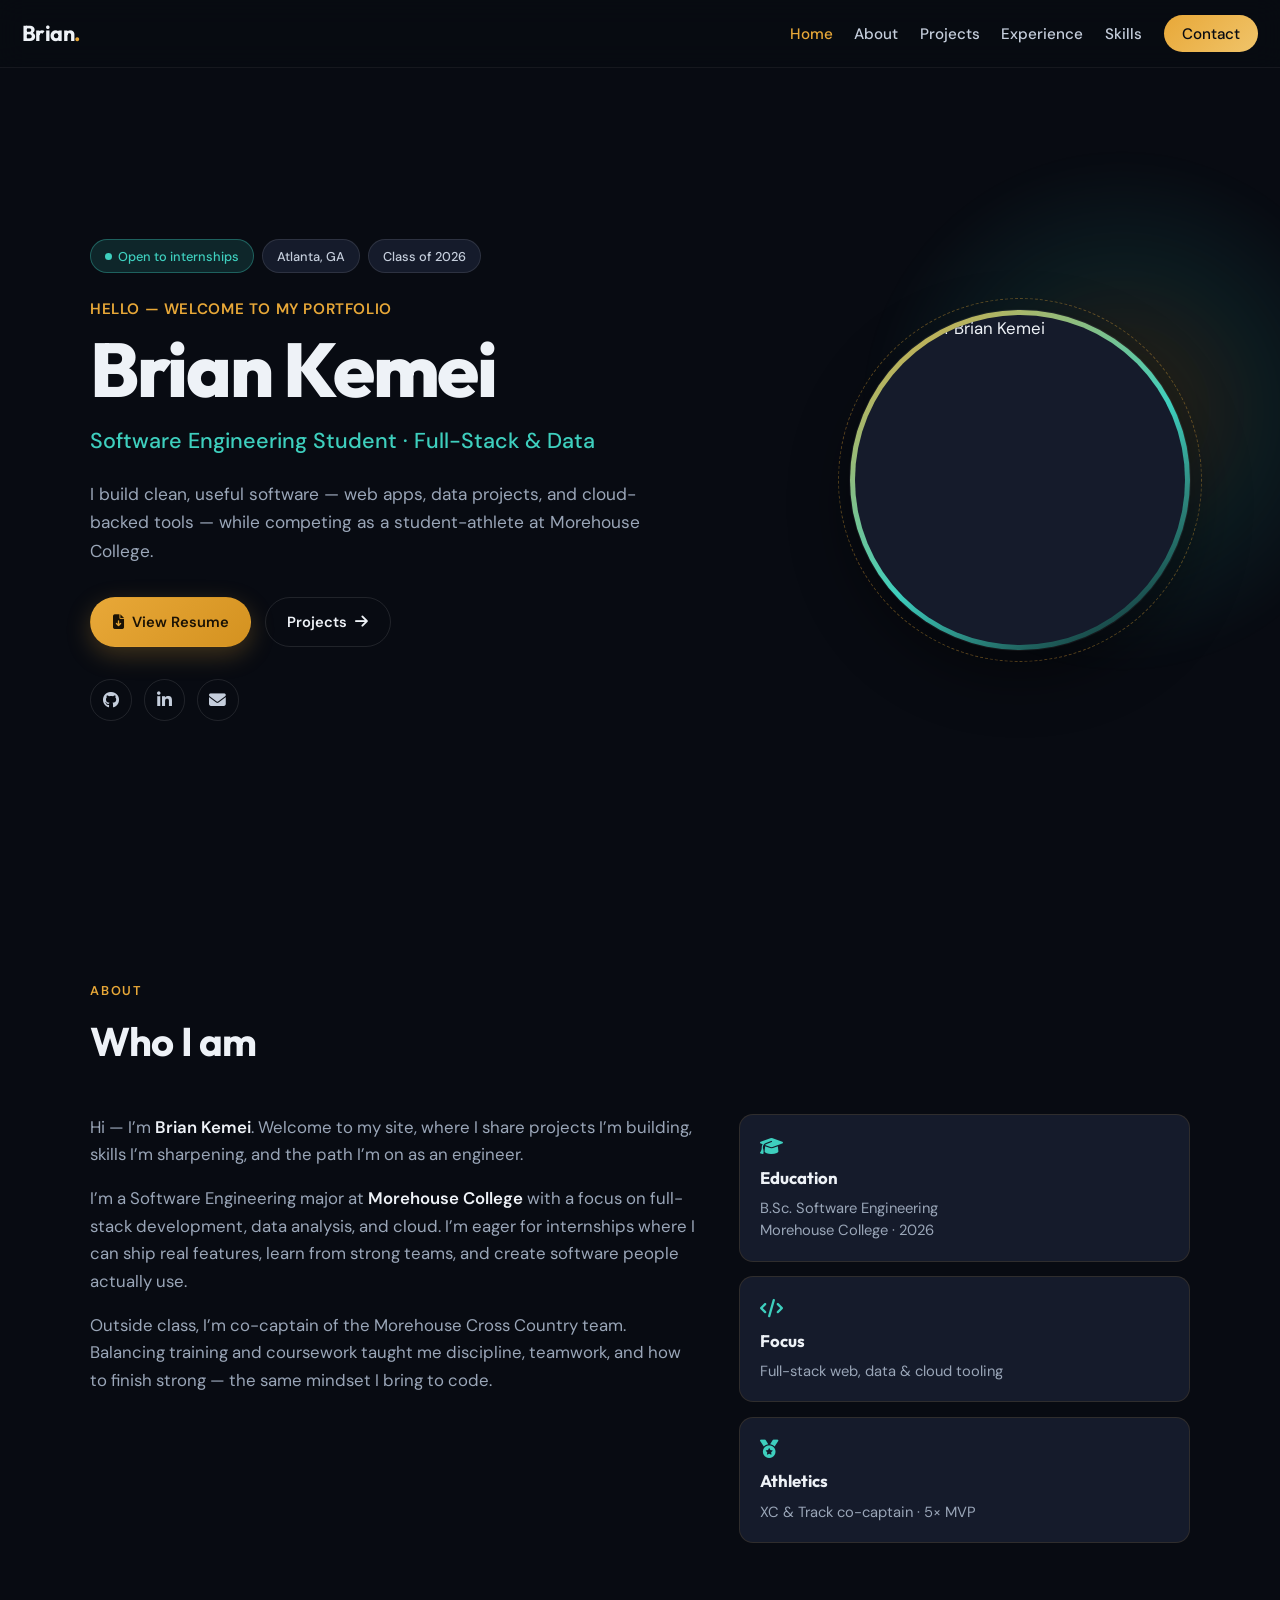
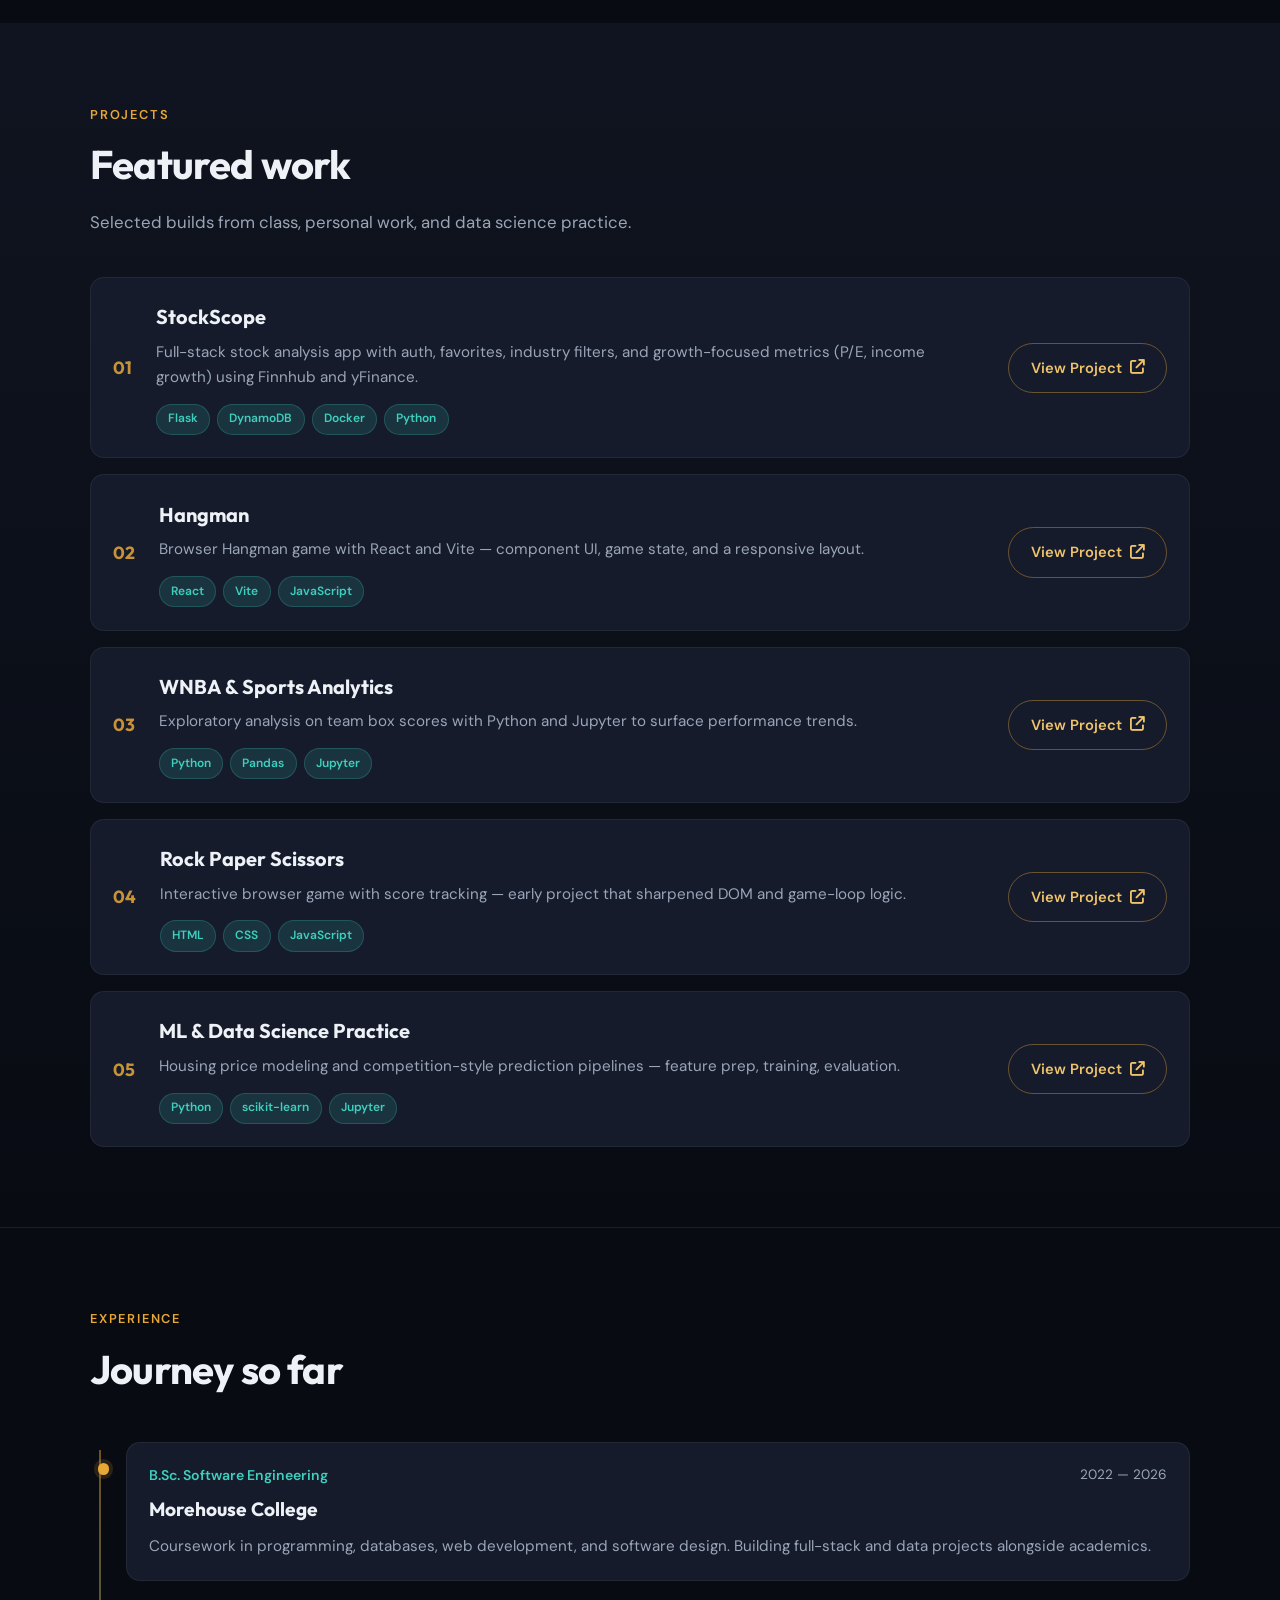
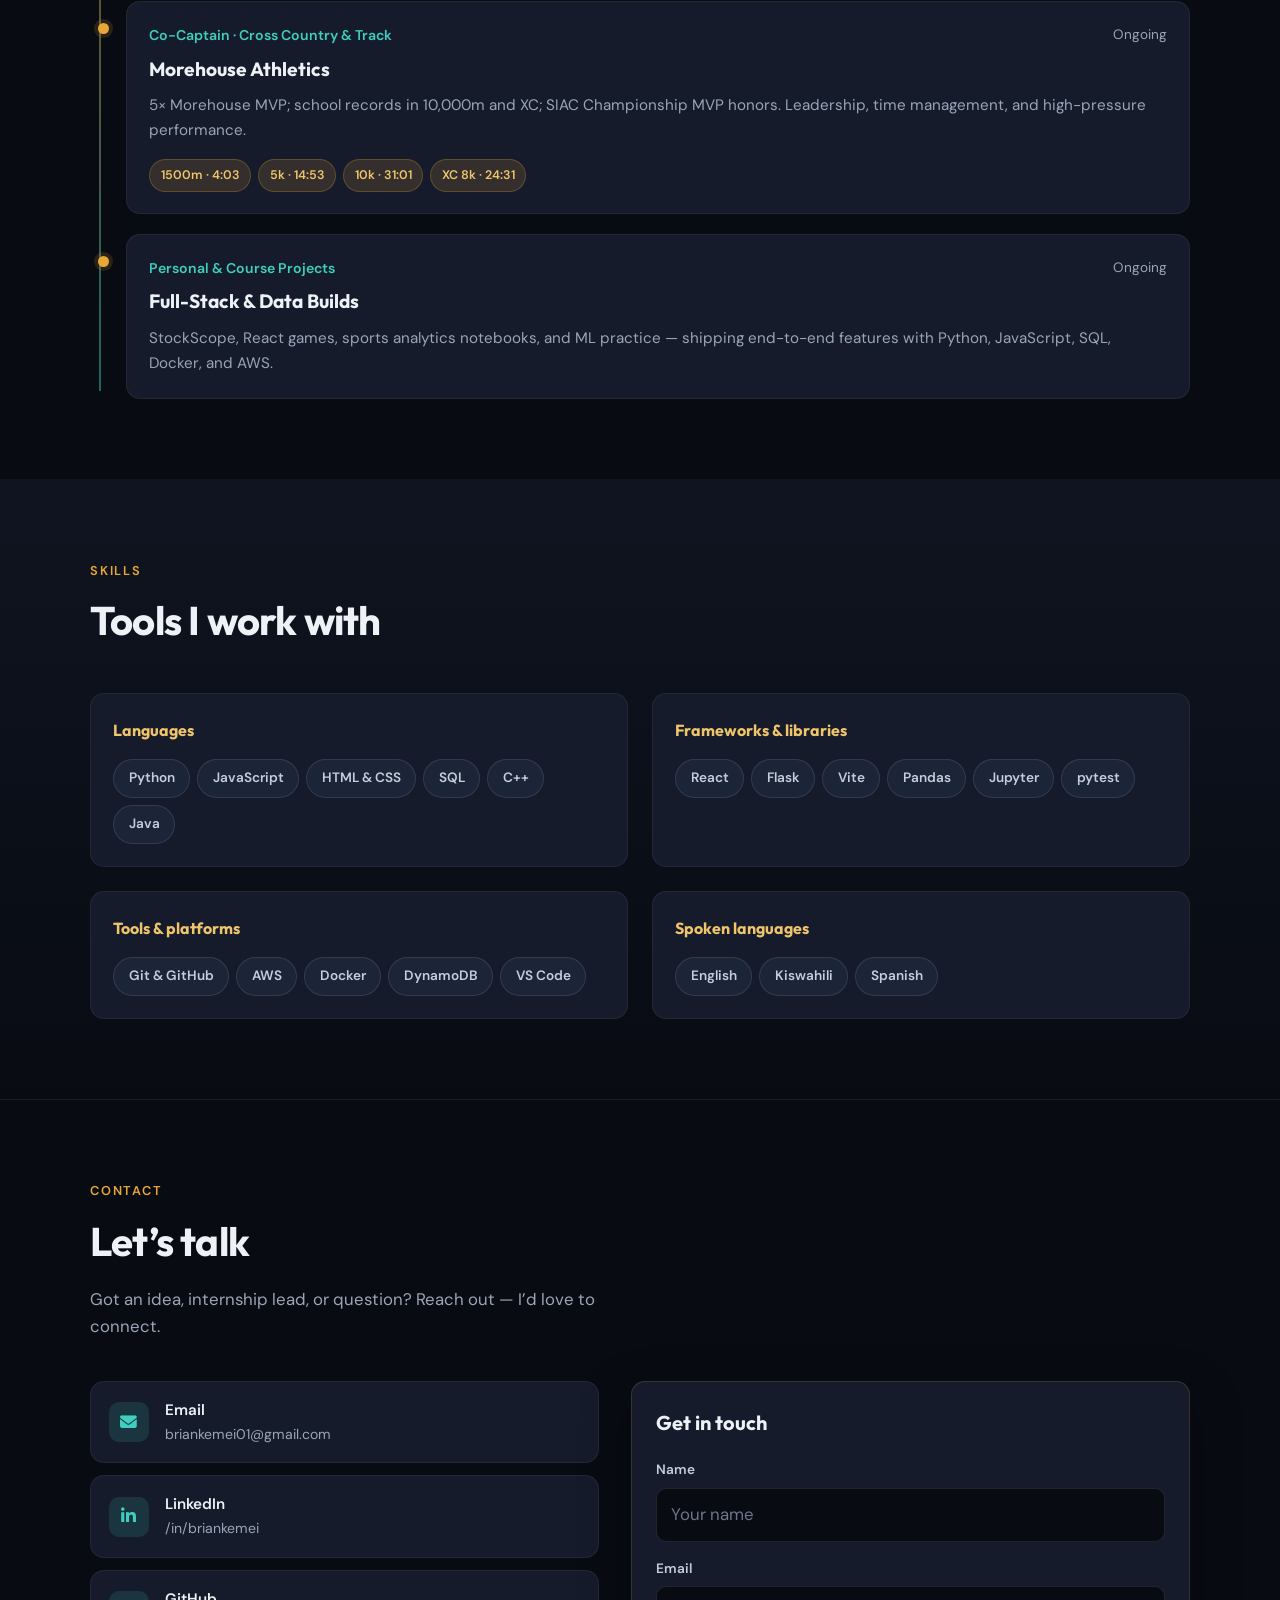
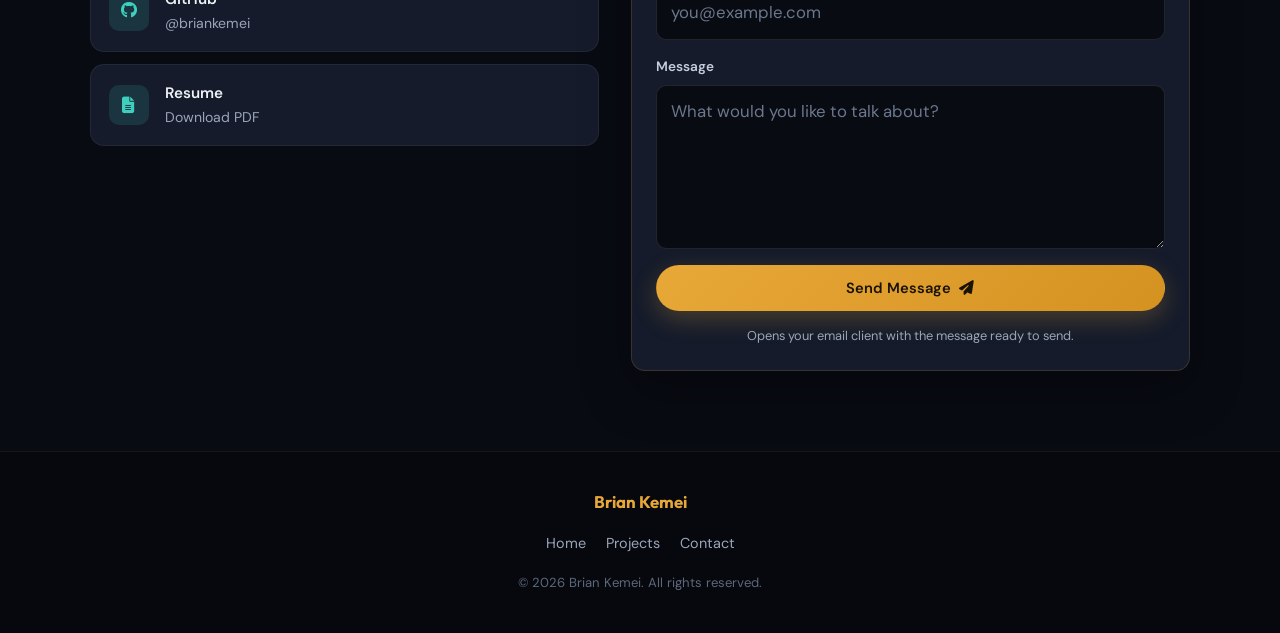
==== index.html @ bccd31d7 "Redesign portfolio as student showcase site Dark midnight theme with gold and aqua accents, hero pho" ====
<!DOCTYPE html>
<html lang="en">
<head>
    <meta charset="UTF-8">
    <meta name="viewport" content="width=device-width, initial-scale=1.0">
    <meta name="description" content="Brian Kemei — Software Engineering student at Morehouse College. Full-stack, data, and cloud projects.">
    <meta name="author" content="Brian Kemei">
    <title>Brian Kemei | Portfolio</title>

    <link rel="stylesheet" href="https://cdnjs.cloudflare.com/ajax/libs/font-awesome/6.5.1/css/all.min.css">
    <link rel="preconnect" href="https://fonts.googleapis.com">
    <link rel="preconnect" href="https://fonts.gstatic.com" crossorigin>
    <link href="https://fonts.googleapis.com/css2?family=DM+Sans:ital,opsz,wght@0,9..40,400;0,9..40,500;0,9..40,600;0,9..40,700;1,9..40,400&family=Outfit:wght@500;600;700;800&display=swap" rel="stylesheet">
    <link rel="stylesheet" href="style.css">
</head>
<body>
    <header class="site-header">
        <a href="#home" class="logo">Brian<span>.</span></a>

        <button class="nav-toggle" type="button" aria-label="Toggle navigation" aria-expanded="false">
            <span class="hamburger"></span>
        </button>

        <nav class="nav" id="primary-nav" aria-label="Primary">
            <ul class="nav__list">
                <li><a href="#home" class="nav__link">Home</a></li>
                <li><a href="#about" class="nav__link">About</a></li>
                <li><a href="#projects" class="nav__link">Projects</a></li>
                <li><a href="#experience" class="nav__link">Experience</a></li>
                <li><a href="#skills" class="nav__link">Skills</a></li>
                <li><a href="#contact" class="nav__link nav__link--cta">Contact</a></li>
            </ul>
        </nav>
    </header>

    <main>
        <!-- Home -->
        <section class="hero" id="home">
            <div class="hero__inner">
                <div class="hero__content">
                    <div class="hero__pills" aria-hidden="true">
                        <span class="pill pill--live"><span class="pill__dot"></span> Open to internships</span>
                        <span class="pill">Atlanta, GA</span>
                        <span class="pill">Class of 2026</span>
                    </div>

                    <p class="hero__hello">Hello — welcome to my portfolio</p>
                    <h1 class="hero__name">Brian Kemei</h1>
                    <p class="hero__role">Software Engineering Student · Full-Stack &amp; Data</p>
                    <p class="hero__blurb">
                        I build clean, useful software — web apps, data projects, and cloud-backed tools —
                        while competing as a student-athlete at Morehouse College.
                    </p>

                    <div class="hero__actions">
                        <a href="Resources/Resume.pdf" class="btn btn--primary" target="_blank" rel="noopener">
                            <i class="fa-solid fa-file-arrow-down" aria-hidden="true"></i> View Resume
                        </a>
                        <a href="#projects" class="btn btn--ghost">
                            Projects <i class="fa-solid fa-arrow-right" aria-hidden="true"></i>
                        </a>
                    </div>

                    <div class="hero__social">
                        <a href="https://github.com/briankemei" target="_blank" rel="noopener" aria-label="GitHub"><i class="fa-brands fa-github"></i></a>
                        <a href="https://www.linkedin.com/in/briankemei" target="_blank" rel="noopener" aria-label="LinkedIn"><i class="fa-brands fa-linkedin-in"></i></a>
                        <a href="mailto:briankemei01@gmail.com" aria-label="Email"><i class="fa-solid fa-envelope"></i></a>
                    </div>
                </div>

                <div class="hero__photo">
                    <div class="hero__photo-ring">
                        <img
                            src="Resources/Briank.jpg"
                            alt="Portrait of Brian Kemei"
                            width="420"
                            height="420"
                        >
                    </div>
                </div>
            </div>
            <div class="hero__glow" aria-hidden="true"></div>
        </section>

        <!-- About -->
        <section class="section" id="about">
            <div class="section__head">
                <p class="section__eyebrow">About</p>
                <h2 class="section__title">Who I am</h2>
            </div>

            <div class="about-grid">
                <div class="about-copy">
                    <p>
                        Hi — I’m <strong>Brian Kemei</strong>. Welcome to my site, where I share projects I’m building,
                        skills I’m sharpening, and the path I’m on as an engineer.
                    </p>
                    <p>
                        I’m a Software Engineering major at <strong>Morehouse College</strong> with a focus on full-stack
                        development, data analysis, and cloud. I’m eager for internships where I can ship real features,
                        learn from strong teams, and create software people actually use.
                    </p>
                    <p>
                        Outside class, I’m co-captain of the Morehouse Cross Country team. Balancing training and coursework
                        taught me discipline, teamwork, and how to finish strong — the same mindset I bring to code.
                    </p>
                </div>

                <aside class="about-cards">
                    <article class="info-card">
                        <i class="fa-solid fa-graduation-cap" aria-hidden="true"></i>
                        <h3>Education</h3>
                        <p>B.Sc. Software Engineering<br>Morehouse College · 2026</p>
                    </article>
                    <article class="info-card">
                        <i class="fa-solid fa-code" aria-hidden="true"></i>
                        <h3>Focus</h3>
                        <p>Full-stack web, data &amp; cloud tooling</p>
                    </article>
                    <article class="info-card">
                        <i class="fa-solid fa-medal" aria-hidden="true"></i>
                        <h3>Athletics</h3>
                        <p>XC &amp; Track co-captain · 5× MVP</p>
                    </article>
                </aside>
            </div>
        </section>

        <!-- Projects -->
        <section class="section section--alt" id="projects">
            <div class="section__head">
                <p class="section__eyebrow">Projects</p>
                <h2 class="section__title">Featured work</h2>
                <p class="section__lead">Selected builds from class, personal work, and data science practice.</p>
            </div>

            <div class="project-list">
                <article class="project">
                    <div class="project__index">01</div>
                    <div class="project__body">
                        <h3>StockScope</h3>
                        <p>
                            Full-stack stock analysis app with auth, favorites, industry filters, and growth-focused
                            metrics (P/E, income growth) using Finnhub and yFinance.
                        </p>
                        <ul class="tags">
                            <li>Flask</li>
                            <li>DynamoDB</li>
                            <li>Docker</li>
                            <li>Python</li>
                        </ul>
                    </div>
                    <a class="btn btn--outline" href="https://github.com/briankemei" target="_blank" rel="noopener">
                        View Project <i class="fa-solid fa-arrow-up-right-from-square" aria-hidden="true"></i>
                    </a>
                </article>

                <article class="project">
                    <div class="project__index">02</div>
                    <div class="project__body">
                        <h3>Hangman</h3>
                        <p>
                            Browser Hangman game with React and Vite — component UI, game state, and a responsive layout.
                        </p>
                        <ul class="tags">
                            <li>React</li>
                            <li>Vite</li>
                            <li>JavaScript</li>
                        </ul>
                    </div>
                    <a class="btn btn--outline" href="https://github.com/briankemei" target="_blank" rel="noopener">
                        View Project <i class="fa-solid fa-arrow-up-right-from-square" aria-hidden="true"></i>
                    </a>
                </article>

                <article class="project">
                    <div class="project__index">03</div>
                    <div class="project__body">
                        <h3>WNBA &amp; Sports Analytics</h3>
                        <p>
                            Exploratory analysis on team box scores with Python and Jupyter to surface performance trends.
                        </p>
                        <ul class="tags">
                            <li>Python</li>
                            <li>Pandas</li>
                            <li>Jupyter</li>
                        </ul>
                    </div>
                    <a class="btn btn--outline" href="https://github.com/briankemei" target="_blank" rel="noopener">
                        View Project <i class="fa-solid fa-arrow-up-right-from-square" aria-hidden="true"></i>
                    </a>
                </article>

                <article class="project">
                    <div class="project__index">04</div>
                    <div class="project__body">
                        <h3>Rock Paper Scissors</h3>
                        <p>
                            Interactive browser game with score tracking — early project that sharpened DOM and game-loop logic.
                        </p>
                        <ul class="tags">
                            <li>HTML</li>
                            <li>CSS</li>
                            <li>JavaScript</li>
                        </ul>
                    </div>
                    <a class="btn btn--outline" href="https://github.com/briankemei/RockScissorsPaper" target="_blank" rel="noopener">
                        View Project <i class="fa-solid fa-arrow-up-right-from-square" aria-hidden="true"></i>
                    </a>
                </article>

                <article class="project">
                    <div class="project__index">05</div>
                    <div class="project__body">
                        <h3>ML &amp; Data Science Practice</h3>
                        <p>
                            Housing price modeling and competition-style prediction pipelines — feature prep, training, evaluation.
                        </p>
                        <ul class="tags">
                            <li>Python</li>
                            <li>scikit-learn</li>
                            <li>Jupyter</li>
                        </ul>
                    </div>
                    <a class="btn btn--outline" href="https://github.com/briankemei" target="_blank" rel="noopener">
                        View Project <i class="fa-solid fa-arrow-up-right-from-square" aria-hidden="true"></i>
                    </a>
                </article>
            </div>
        </section>

        <!-- Experience -->
        <section class="section" id="experience">
            <div class="section__head">
                <p class="section__eyebrow">Experience</p>
                <h2 class="section__title">Journey so far</h2>
            </div>

            <div class="timeline">
                <article class="timeline__item">
                    <div class="timeline__marker"></div>
                    <div class="timeline__card">
                        <div class="timeline__meta">
                            <span class="timeline__role">B.Sc. Software Engineering</span>
                            <span class="timeline__date">2022 — 2026</span>
                        </div>
                        <h3>Morehouse College</h3>
                        <p>
                            Coursework in programming, databases, web development, and software design.
                            Building full-stack and data projects alongside academics.
                        </p>
                    </div>
                </article>

                <article class="timeline__item">
                    <div class="timeline__marker"></div>
                    <div class="timeline__card">
                        <div class="timeline__meta">
                            <span class="timeline__role">Co-Captain · Cross Country &amp; Track</span>
                            <span class="timeline__date">Ongoing</span>
                        </div>
                        <h3>Morehouse Athletics</h3>
                        <p>
                            5× Morehouse MVP; school records in 10,000m and XC; SIAC Championship MVP honors.
                            Leadership, time management, and high-pressure performance.
                        </p>
                        <ul class="pr-inline">
                            <li>1500m · 4:03</li>
                            <li>5k · 14:53</li>
                            <li>10k · 31:01</li>
                            <li>XC 8k · 24:31</li>
                        </ul>
                    </div>
                </article>

                <article class="timeline__item">
                    <div class="timeline__marker"></div>
                    <div class="timeline__card">
                        <div class="timeline__meta">
                            <span class="timeline__role">Personal &amp; Course Projects</span>
                            <span class="timeline__date">Ongoing</span>
                        </div>
                        <h3>Full-Stack &amp; Data Builds</h3>
                        <p>
                            StockScope, React games, sports analytics notebooks, and ML practice — shipping end-to-end
                            features with Python, JavaScript, SQL, Docker, and AWS.
                        </p>
                    </div>
                </article>
            </div>
        </section>

        <!-- Skills -->
        <section class="section section--alt" id="skills">
            <div class="section__head">
                <p class="section__eyebrow">Skills</p>
                <h2 class="section__title">Tools I work with</h2>
            </div>

            <div class="skills-board">
                <div class="skills-group">
                    <h3>Languages</h3>
                    <ul class="tags tags--lg">
                        <li>Python</li>
                        <li>JavaScript</li>
                        <li>HTML &amp; CSS</li>
                        <li>SQL</li>
                        <li>C++</li>
                        <li>Java</li>
                    </ul>
                </div>
                <div class="skills-group">
                    <h3>Frameworks &amp; libraries</h3>
                    <ul class="tags tags--lg">
                        <li>React</li>
                        <li>Flask</li>
                        <li>Vite</li>
                        <li>Pandas</li>
                        <li>Jupyter</li>
                        <li>pytest</li>
                    </ul>
                </div>
                <div class="skills-group">
                    <h3>Tools &amp; platforms</h3>
                    <ul class="tags tags--lg">
                        <li>Git &amp; GitHub</li>
                        <li>AWS</li>
                        <li>Docker</li>
                        <li>DynamoDB</li>
                        <li>VS Code</li>
                    </ul>
                </div>
                <div class="skills-group">
                    <h3>Spoken languages</h3>
                    <ul class="tags tags--lg">
                        <li>English</li>
                        <li>Kiswahili</li>
                        <li>Spanish</li>
                    </ul>
                </div>
            </div>
        </section>

        <!-- Contact -->
        <section class="section" id="contact">
            <div class="section__head">
                <p class="section__eyebrow">Contact</p>
                <h2 class="section__title">Let’s talk</h2>
                <p class="section__lead">Got an idea, internship lead, or question? Reach out — I’d love to connect.</p>
            </div>

            <div class="contact-layout">
                <div class="contact-info">
                    <a class="contact-row" href="mailto:briankemei01@gmail.com">
                        <span class="contact-row__icon"><i class="fa-solid fa-envelope"></i></span>
                        <span>
                            <strong>Email</strong>
                            <span class="contact-row__detail">briankemei01@gmail.com</span>
                        </span>
                    </a>
                    <a class="contact-row" href="https://www.linkedin.com/in/briankemei" target="_blank" rel="noopener">
                        <span class="contact-row__icon"><i class="fa-brands fa-linkedin-in"></i></span>
                        <span>
                            <strong>LinkedIn</strong>
                            <span class="contact-row__detail">/in/briankemei</span>
                        </span>
                    </a>
                    <a class="contact-row" href="https://github.com/briankemei" target="_blank" rel="noopener">
                        <span class="contact-row__icon"><i class="fa-brands fa-github"></i></span>
                        <span>
                            <strong>GitHub</strong>
                            <span class="contact-row__detail">@briankemei</span>
                        </span>
                    </a>
                    <a class="contact-row" href="Resources/Resume.pdf" target="_blank" rel="noopener">
                        <span class="contact-row__icon"><i class="fa-solid fa-file-lines"></i></span>
                        <span>
                            <strong>Resume</strong>
                            <span class="contact-row__detail">Download PDF</span>
                        </span>
                    </a>
                </div>

                <form class="contact-form" id="contact-form" action="mailto:briankemei01@gmail.com" method="get" enctype="text/plain">
                    <h3>Get in touch</h3>
                    <label class="field">
                        <span>Name</span>
                        <input type="text" name="name" placeholder="Your name" required autocomplete="name">
                    </label>
                    <label class="field">
                        <span>Email</span>
                        <input type="email" name="email" placeholder="you@example.com" required autocomplete="email">
                    </label>
                    <label class="field">
                        <span>Message</span>
                        <textarea name="body" rows="5" placeholder="What would you like to talk about?" required></textarea>
                    </label>
                    <button type="submit" class="btn btn--primary btn--block">
                        Send Message <i class="fa-solid fa-paper-plane" aria-hidden="true"></i>
                    </button>
                    <p class="form-note">Opens your email client with the message ready to send.</p>
                </form>
            </div>
        </section>
    </main>

    <footer class="footer">
        <p class="footer__brand">Brian Kemei</p>
        <div class="footer__links">
            <a href="#home">Home</a>
            <a href="#projects">Projects</a>
            <a href="#contact">Contact</a>
        </div>
        <p class="footer__copy">&copy; <span id="year"></span> Brian Kemei. All rights reserved.</p>
    </footer>

    <script src="Brian.js"></script>
</body>
</html>
---- style.css ----
/* =========================================================
   Brian Kemei Portfolio
   Inspired structure (dark, sectioned, CTA-forward) with a
   unique "midnight gold + aqua" palette — not a blue clone.
   ========================================================= */

:root {
    --bg: #080b12;
    --bg-elevated: #0f1420;
    --surface: #151b2b;
    --surface-2: #1c2438;
    --border: rgba(232, 168, 56, 0.12);
    --border-strong: rgba(255, 255, 255, 0.1);

    --text: #eef2f7;
    --text-muted: #9aa6b8;
    --text-soft: #c5cedc;

    /* Unique accents: warm gold + cool aqua (balanced, not corporate blue) */
    --gold: #e8a838;
    --gold-soft: #f0c46a;
    --gold-dim: rgba(232, 168, 56, 0.15);
    --aqua: #3ecfbe;
    --aqua-dim: rgba(62, 207, 190, 0.14);

    --radius: 14px;
    --radius-sm: 10px;
    --max: 1100px;
    --header-h: 4.25rem;

    --ff: "DM Sans", system-ui, sans-serif;
    --ff-display: "Outfit", "DM Sans", system-ui, sans-serif;

    --shadow: 0 18px 50px rgba(0, 0, 0, 0.35);
    --ease: 200ms ease;
}

*,
*::before,
*::after {
    box-sizing: border-box;
}

html {
    scroll-behavior: smooth;
    scroll-padding-top: calc(var(--header-h) + 0.75rem);
}

body {
    margin: 0;
    font-family: var(--ff);
    font-size: 1.05rem;
    line-height: 1.65;
    color: var(--text);
    background: var(--bg);
    -webkit-font-smoothing: antialiased;
}

img {
    max-width: 100%;
    display: block;
}

a {
    color: inherit;
}

strong {
    font-weight: 600;
    color: var(--text);
}

:focus-visible {
    outline: 2px solid var(--gold);
    outline-offset: 3px;
}

/* ----- Header ----- */
.site-header {
    position: sticky;
    top: 0;
    z-index: 100;
    display: flex;
    align-items: center;
    justify-content: space-between;
    min-height: var(--header-h);
    padding: 0.75rem 1.35rem;
    background: rgba(8, 11, 18, 0.82);
    backdrop-filter: blur(14px);
    border-bottom: 1px solid rgba(255, 255, 255, 0.06);
}

.logo {
    font-family: var(--ff-display);
    font-weight: 700;
    font-size: 1.35rem;
    text-decoration: none;
    letter-spacing: -0.02em;
}

.logo span {
    color: var(--gold);
}

.nav-toggle {
    z-index: 110;
    border: 0;
    background: transparent;
    cursor: pointer;
    padding: 0.5rem;
}

.hamburger,
.hamburger::before,
.hamburger::after {
    display: block;
    width: 1.65rem;
    height: 2px;
    border-radius: 2px;
    background: var(--text);
    transition: transform 220ms ease, opacity 220ms ease, background 220ms ease;
    position: relative;
}

.hamburger::before,
.hamburger::after {
    content: "";
    position: absolute;
    left: 0;
}

.hamburger::before {
    top: -6px;
}

.hamburger::after {
    top: 6px;
}

.nav {
    position: fixed;
    inset: 0;
    background: rgba(8, 11, 18, 0.97);
    transform: translateX(100%);
    transition: transform 280ms cubic-bezier(0.4, 0, 0.2, 1);
    z-index: 100;
}

.nav__list {
    list-style: none;
    margin: 0;
    padding: 0;
    height: 100%;
    display: flex;
    flex-direction: column;
    align-items: center;
    justify-content: center;
    gap: 1.5rem;
}

.nav__link {
    text-decoration: none;
    font-weight: 500;
    font-size: 1.35rem;
    color: var(--text-soft);
    transition: color var(--ease);
}

.nav__link:hover,
.nav__link:focus-visible,
.nav__link.is-active {
    color: var(--gold);
}

@media (min-width: 860px) {
    .nav__link.is-active:not(.nav__link--cta) {
        color: var(--gold);
    }
}

.nav__link--cta {
    color: var(--bg);
    background: linear-gradient(135deg, var(--gold), var(--gold-soft));
    padding: 0.55rem 1.15rem;
    border-radius: 999px;
    font-size: 1rem;
}

.nav__link--cta:hover {
    color: var(--bg);
    filter: brightness(1.05);
}

.nav-open {
    overflow: hidden;
}

.nav-open .nav {
    transform: translateX(0);
}

.nav-open .nav-toggle {
    position: fixed;
    top: 1rem;
    right: 1.1rem;
}

.nav-open .hamburger {
    background: transparent;
}

.nav-open .hamburger::before {
    top: 0;
    transform: rotate(45deg);
    background: var(--text);
}

.nav-open .hamburger::after {
    top: 0;
    transform: rotate(-45deg);
    background: var(--text);
}

@media (min-width: 860px) {
    .nav-toggle {
        display: none;
    }

    .nav {
        position: static;
        transform: none;
        background: transparent;
        inset: auto;
    }

    .nav__list {
        flex-direction: row;
        height: auto;
        gap: 0.15rem 1.35rem;
    }

    .nav__link {
        font-size: 0.95rem;
    }
}

/* ----- Buttons ----- */
.btn {
    display: inline-flex;
    align-items: center;
    justify-content: center;
    gap: 0.5rem;
    padding: 0.75rem 1.35rem;
    border-radius: 999px;
    font-weight: 600;
    font-size: 0.92rem;
    text-decoration: none;
    border: 1px solid transparent;
    cursor: pointer;
    transition: transform var(--ease), background var(--ease), border-color var(--ease),
        color var(--ease), box-shadow var(--ease);
    font-family: inherit;
}

.btn:hover {
    transform: translateY(-2px);
}

.btn--primary {
    background: linear-gradient(135deg, var(--gold), #d49220);
    color: #1a1205;
    box-shadow: 0 8px 24px rgba(232, 168, 56, 0.25);
}

.btn--primary:hover {
    box-shadow: 0 12px 28px rgba(232, 168, 56, 0.35);
}

.btn--ghost {
    background: transparent;
    color: var(--text);
    border-color: var(--border-strong);
}

.btn--ghost:hover {
    border-color: var(--aqua);
    color: var(--aqua);
}

.btn--outline {
    background: transparent;
    color: var(--gold-soft);
    border-color: rgba(232, 168, 56, 0.4);
    white-space: nowrap;
    flex-shrink: 0;
}

.btn--outline:hover {
    background: var(--gold-dim);
    border-color: var(--gold);
    color: var(--gold-soft);
}

.btn--block {
    width: 100%;
}

/* ----- Hero ----- */
.hero {
    position: relative;
    min-height: calc(100vh - var(--header-h));
    display: flex;
    align-items: center;
    padding: 3.5rem 1.35rem 4rem;
    overflow: hidden;
}

.hero__inner {
    position: relative;
    z-index: 1;
    width: 100%;
    max-width: var(--max);
    margin: 0 auto;
    display: grid;
    gap: 2.5rem;
    align-items: center;
}

@media (min-width: 900px) {
    .hero__inner {
        grid-template-columns: 1.15fr 0.85fr;
        gap: 3rem;
    }
}

.hero__photo {
    display: flex;
    justify-content: center;
    order: -1;
}

@media (min-width: 900px) {
    .hero__photo {
        order: 0;
        justify-content: flex-end;
    }
}

.hero__photo-ring {
    position: relative;
    width: min(280px, 72vw);
    aspect-ratio: 1;
    border-radius: 50%;
    padding: 5px;
    background: linear-gradient(145deg, var(--gold), var(--aqua) 55%, transparent 100%);
    box-shadow:
        0 0 0 1px rgba(255, 255, 255, 0.06),
        0 24px 60px rgba(0, 0, 0, 0.45);
}

@media (min-width: 900px) {
    .hero__photo-ring {
        width: min(340px, 100%);
    }
}

.hero__photo-ring::before {
    content: "";
    position: absolute;
    inset: -12px;
    border-radius: 50%;
    border: 1px dashed rgba(232, 168, 56, 0.35);
    pointer-events: none;
}

.hero__photo-ring img {
    width: 100%;
    height: 100%;
    object-fit: cover;
    object-position: center top;
    border-radius: 50%;
    display: block;
    background: var(--surface);
}

.hero__glow {
    position: absolute;
    width: 520px;
    height: 520px;
    right: -8%;
    top: 10%;
    background: radial-gradient(circle, rgba(232, 168, 56, 0.16) 0%, rgba(62, 207, 190, 0.08) 40%, transparent 70%);
    pointer-events: none;
    filter: blur(10px);
}

.hero__pills {
    display: flex;
    flex-wrap: wrap;
    gap: 0.55rem;
    margin-bottom: 1.5rem;
}

.pill {
    display: inline-flex;
    align-items: center;
    gap: 0.4rem;
    padding: 0.35rem 0.85rem;
    border-radius: 999px;
    font-size: 0.8rem;
    font-weight: 500;
    color: var(--text-soft);
    background: var(--surface);
    border: 1px solid var(--border-strong);
}

.pill--live {
    border-color: rgba(62, 207, 190, 0.35);
    background: var(--aqua-dim);
    color: var(--aqua);
}

.pill__dot {
    width: 7px;
    height: 7px;
    border-radius: 50%;
    background: var(--aqua);
    box-shadow: 0 0 0 0 rgba(62, 207, 190, 0.6);
    animation: pulse 2s infinite;
}

@keyframes pulse {
    0% {
        box-shadow: 0 0 0 0 rgba(62, 207, 190, 0.45);
    }
    70% {
        box-shadow: 0 0 0 8px rgba(62, 207, 190, 0);
    }
    100% {
        box-shadow: 0 0 0 0 rgba(62, 207, 190, 0);
    }
}

.hero__hello {
    margin: 0 0 0.5rem;
    color: var(--gold);
    font-weight: 600;
    font-size: 0.95rem;
    letter-spacing: 0.04em;
    text-transform: uppercase;
}

.hero__name {
    margin: 0;
    font-family: var(--ff-display);
    font-weight: 800;
    font-size: clamp(2.75rem, 8vw, 4.75rem);
    line-height: 1.05;
    letter-spacing: -0.03em;
}

.hero__role {
    margin: 0.85rem 0 0;
    font-size: clamp(1.05rem, 2.5vw, 1.35rem);
    color: var(--aqua);
    font-weight: 500;
}

.hero__blurb {
    margin: 1.25rem 0 0;
    max-width: 36rem;
    color: var(--text-muted);
    font-size: 1.08rem;
}

.hero__actions {
    display: flex;
    flex-wrap: wrap;
    gap: 0.85rem;
    margin-top: 2rem;
}

.hero__social {
    display: flex;
    gap: 0.75rem;
    margin-top: 2rem;
}

.hero__social a {
    display: grid;
    place-items: center;
    width: 2.6rem;
    height: 2.6rem;
    border-radius: 50%;
    border: 1px solid var(--border-strong);
    color: var(--text-soft);
    text-decoration: none;
    transition: color var(--ease), border-color var(--ease), background var(--ease);
}

.hero__social a:hover {
    color: var(--gold);
    border-color: rgba(232, 168, 56, 0.45);
    background: var(--gold-dim);
}

/* ----- Sections ----- */
.section {
    padding: 5rem 1.35rem;
    max-width: calc(var(--max) + 2.7rem);
    margin: 0 auto;
}

.section--alt {
    max-width: none;
    background: linear-gradient(180deg, var(--bg-elevated) 0%, var(--bg) 100%);
    border-block: 1px solid rgba(255, 255, 255, 0.04);
}

.section--alt > * {
    max-width: var(--max);
    margin-left: auto;
    margin-right: auto;
}

.section__head {
    margin-bottom: 2.5rem;
}

.section__eyebrow {
    margin: 0 0 0.4rem;
    font-size: 0.8rem;
    font-weight: 600;
    letter-spacing: 0.14em;
    text-transform: uppercase;
    color: var(--gold);
}

.section__title {
    margin: 0;
    font-family: var(--ff-display);
    font-size: clamp(1.85rem, 4vw, 2.5rem);
    font-weight: 700;
    letter-spacing: -0.02em;
}

.section__lead {
    margin: 0.75rem 0 0;
    max-width: 36rem;
    color: var(--text-muted);
}

/* ----- About ----- */
.about-grid {
    display: grid;
    gap: 2rem;
}

@media (min-width: 860px) {
    .about-grid {
        grid-template-columns: 1.35fr 1fr;
        gap: 2.5rem;
        align-items: start;
    }
}

.about-copy p {
    margin: 0 0 1rem;
    color: var(--text-muted);
}

.about-copy strong {
    color: var(--text);
}

.about-cards {
    display: grid;
    gap: 0.9rem;
}

.info-card {
    background: var(--surface);
    border: 1px solid var(--border);
    border-radius: var(--radius);
    padding: 1.2rem 1.25rem;
    transition: border-color var(--ease), transform var(--ease);
}

.info-card:hover {
    border-color: rgba(232, 168, 56, 0.35);
    transform: translateY(-2px);
}

.info-card i {
    color: var(--aqua);
    font-size: 1.15rem;
    margin-bottom: 0.5rem;
}

.info-card h3 {
    margin: 0 0 0.35rem;
    font-family: var(--ff-display);
    font-size: 1.05rem;
}

.info-card p {
    margin: 0;
    color: var(--text-muted);
    font-size: 0.92rem;
    line-height: 1.5;
}

/* ----- Projects ----- */
.project-list {
    display: flex;
    flex-direction: column;
    gap: 1rem;
}

.project {
    display: grid;
    gap: 1rem;
    align-items: center;
    padding: 1.4rem 1.35rem;
    background: var(--surface);
    border: 1px solid rgba(255, 255, 255, 0.06);
    border-radius: var(--radius);
    transition: border-color var(--ease), box-shadow var(--ease), transform var(--ease);
}

.project:hover {
    border-color: rgba(232, 168, 56, 0.28);
    box-shadow: var(--shadow);
    transform: translateY(-2px);
}

@media (min-width: 800px) {
    .project {
        grid-template-columns: auto 1fr auto;
        gap: 1.5rem;
    }
}

.project__index {
    font-family: var(--ff-display);
    font-weight: 700;
    font-size: 1.1rem;
    color: var(--gold);
    opacity: 0.85;
}

.project__body h3 {
    margin: 0 0 0.4rem;
    font-family: var(--ff-display);
    font-size: 1.25rem;
}

.project__body p {
    margin: 0 0 0.85rem;
    color: var(--text-muted);
    font-size: 0.95rem;
}

/* ----- Tags ----- */
.tags {
    list-style: none;
    margin: 0;
    padding: 0;
    display: flex;
    flex-wrap: wrap;
    gap: 0.45rem;
}

.tags li {
    font-size: 0.75rem;
    font-weight: 600;
    padding: 0.3rem 0.7rem;
    border-radius: 999px;
    color: var(--aqua);
    background: var(--aqua-dim);
    border: 1px solid rgba(62, 207, 190, 0.22);
}

.tags--lg li {
    font-size: 0.85rem;
    padding: 0.45rem 0.9rem;
    color: var(--text-soft);
    background: var(--surface-2);
    border-color: var(--border-strong);
}

.tags--lg li:hover {
    border-color: rgba(232, 168, 56, 0.4);
    color: var(--gold-soft);
}

/* ----- Experience timeline ----- */
.timeline {
    position: relative;
    display: flex;
    flex-direction: column;
    gap: 1.25rem;
    padding-left: 0.25rem;
}

.timeline::before {
    content: "";
    position: absolute;
    left: 0.55rem;
    top: 0.5rem;
    bottom: 0.5rem;
    width: 2px;
    background: linear-gradient(180deg, var(--gold), var(--aqua));
    opacity: 0.45;
}

.timeline__item {
    position: relative;
    padding-left: 2rem;
}

.timeline__marker {
    position: absolute;
    left: 0.25rem;
    top: 1.35rem;
    width: 0.7rem;
    height: 0.7rem;
    border-radius: 50%;
    background: var(--gold);
    box-shadow: 0 0 0 4px var(--gold-dim);
    z-index: 1;
}

.timeline__card {
    background: var(--surface);
    border: 1px solid rgba(255, 255, 255, 0.06);
    border-radius: var(--radius);
    padding: 1.35rem 1.4rem;
}

.timeline__meta {
    display: flex;
    flex-wrap: wrap;
    gap: 0.5rem 1rem;
    justify-content: space-between;
    margin-bottom: 0.4rem;
}

.timeline__role {
    color: var(--aqua);
    font-weight: 600;
    font-size: 0.88rem;
}

.timeline__date {
    color: var(--text-muted);
    font-size: 0.85rem;
}

.timeline__card h3 {
    margin: 0 0 0.5rem;
    font-family: var(--ff-display);
    font-size: 1.2rem;
}

.timeline__card p {
    margin: 0;
    color: var(--text-muted);
    font-size: 0.95rem;
}

.pr-inline {
    list-style: none;
    margin: 1rem 0 0;
    padding: 0;
    display: flex;
    flex-wrap: wrap;
    gap: 0.45rem;
}

.pr-inline li {
    font-size: 0.78rem;
    font-weight: 600;
    padding: 0.3rem 0.65rem;
    border-radius: 999px;
    background: var(--gold-dim);
    color: var(--gold-soft);
    border: 1px solid rgba(232, 168, 56, 0.25);
}

/* ----- Skills ----- */
.skills-board {
    display: grid;
    gap: 1.5rem;
}

@media (min-width: 700px) {
    .skills-board {
        grid-template-columns: repeat(2, 1fr);
    }
}

.skills-group {
    background: var(--surface);
    border: 1px solid rgba(255, 255, 255, 0.06);
    border-radius: var(--radius);
    padding: 1.4rem;
}

.skills-group h3 {
    margin: 0 0 1rem;
    font-family: var(--ff-display);
    font-size: 1rem;
    color: var(--gold-soft);
}

/* ----- Contact ----- */
.contact-layout {
    display: grid;
    gap: 1.75rem;
}

@media (min-width: 860px) {
    .contact-layout {
        grid-template-columns: 1fr 1.1fr;
        gap: 2rem;
        align-items: start;
    }
}

.contact-info {
    display: flex;
    flex-direction: column;
    gap: 0.75rem;
}

.contact-row {
    display: flex;
    align-items: center;
    gap: 1rem;
    padding: 1rem 1.1rem;
    background: var(--surface);
    border: 1px solid rgba(255, 255, 255, 0.06);
    border-radius: var(--radius);
    text-decoration: none;
    transition: border-color var(--ease), transform var(--ease);
}

.contact-row:hover {
    border-color: rgba(62, 207, 190, 0.4);
    transform: translateX(3px);
}

.contact-row__icon {
    display: grid;
    place-items: center;
    width: 2.5rem;
    height: 2.5rem;
    border-radius: 10px;
    background: var(--aqua-dim);
    color: var(--aqua);
    flex-shrink: 0;
}

.contact-row strong {
    display: block;
    font-size: 0.95rem;
}

.contact-row__detail {
    display: block;
    color: var(--text-muted);
    font-size: 0.88rem;
}

.contact-form {
    background: var(--surface);
    border: 1px solid rgba(232, 168, 56, 0.18);
    border-radius: var(--radius);
    padding: 1.5rem;
    box-shadow: var(--shadow);
}

.contact-form h3 {
    margin: 0 0 1.25rem;
    font-family: var(--ff-display);
    font-size: 1.25rem;
}

.field {
    display: flex;
    flex-direction: column;
    gap: 0.4rem;
    margin-bottom: 1rem;
}

.field span {
    font-size: 0.85rem;
    font-weight: 600;
    color: var(--text-soft);
}

.field input,
.field textarea {
    width: 100%;
    padding: 0.75rem 0.9rem;
    border-radius: var(--radius-sm);
    border: 1px solid var(--border-strong);
    background: var(--bg);
    color: var(--text);
    font: inherit;
    resize: vertical;
    transition: border-color var(--ease);
}

.field input::placeholder,
.field textarea::placeholder {
    color: #6b778c;
}

.field input:focus,
.field textarea:focus {
    outline: none;
    border-color: var(--gold);
}

.form-note {
    margin: 0.85rem 0 0;
    font-size: 0.8rem;
    color: var(--text-muted);
    text-align: center;
}

/* ----- Footer ----- */
.footer {
    border-top: 1px solid rgba(255, 255, 255, 0.06);
    padding: 2.25rem 1.35rem 2.5rem;
    text-align: center;
    background: #06080e;
}

.footer__brand {
    margin: 0;
    font-family: var(--ff-display);
    font-weight: 700;
    color: var(--gold);
}

.footer__links {
    display: flex;
    justify-content: center;
    gap: 1.25rem;
    margin: 1rem 0;
}

.footer__links a {
    text-decoration: none;
    color: var(--text-muted);
    font-size: 0.9rem;
    transition: color var(--ease);
}

.footer__links a:hover {
    color: var(--aqua);
}

.footer__copy {
    margin: 0;
    font-size: 0.82rem;
    color: #5c677a;
}
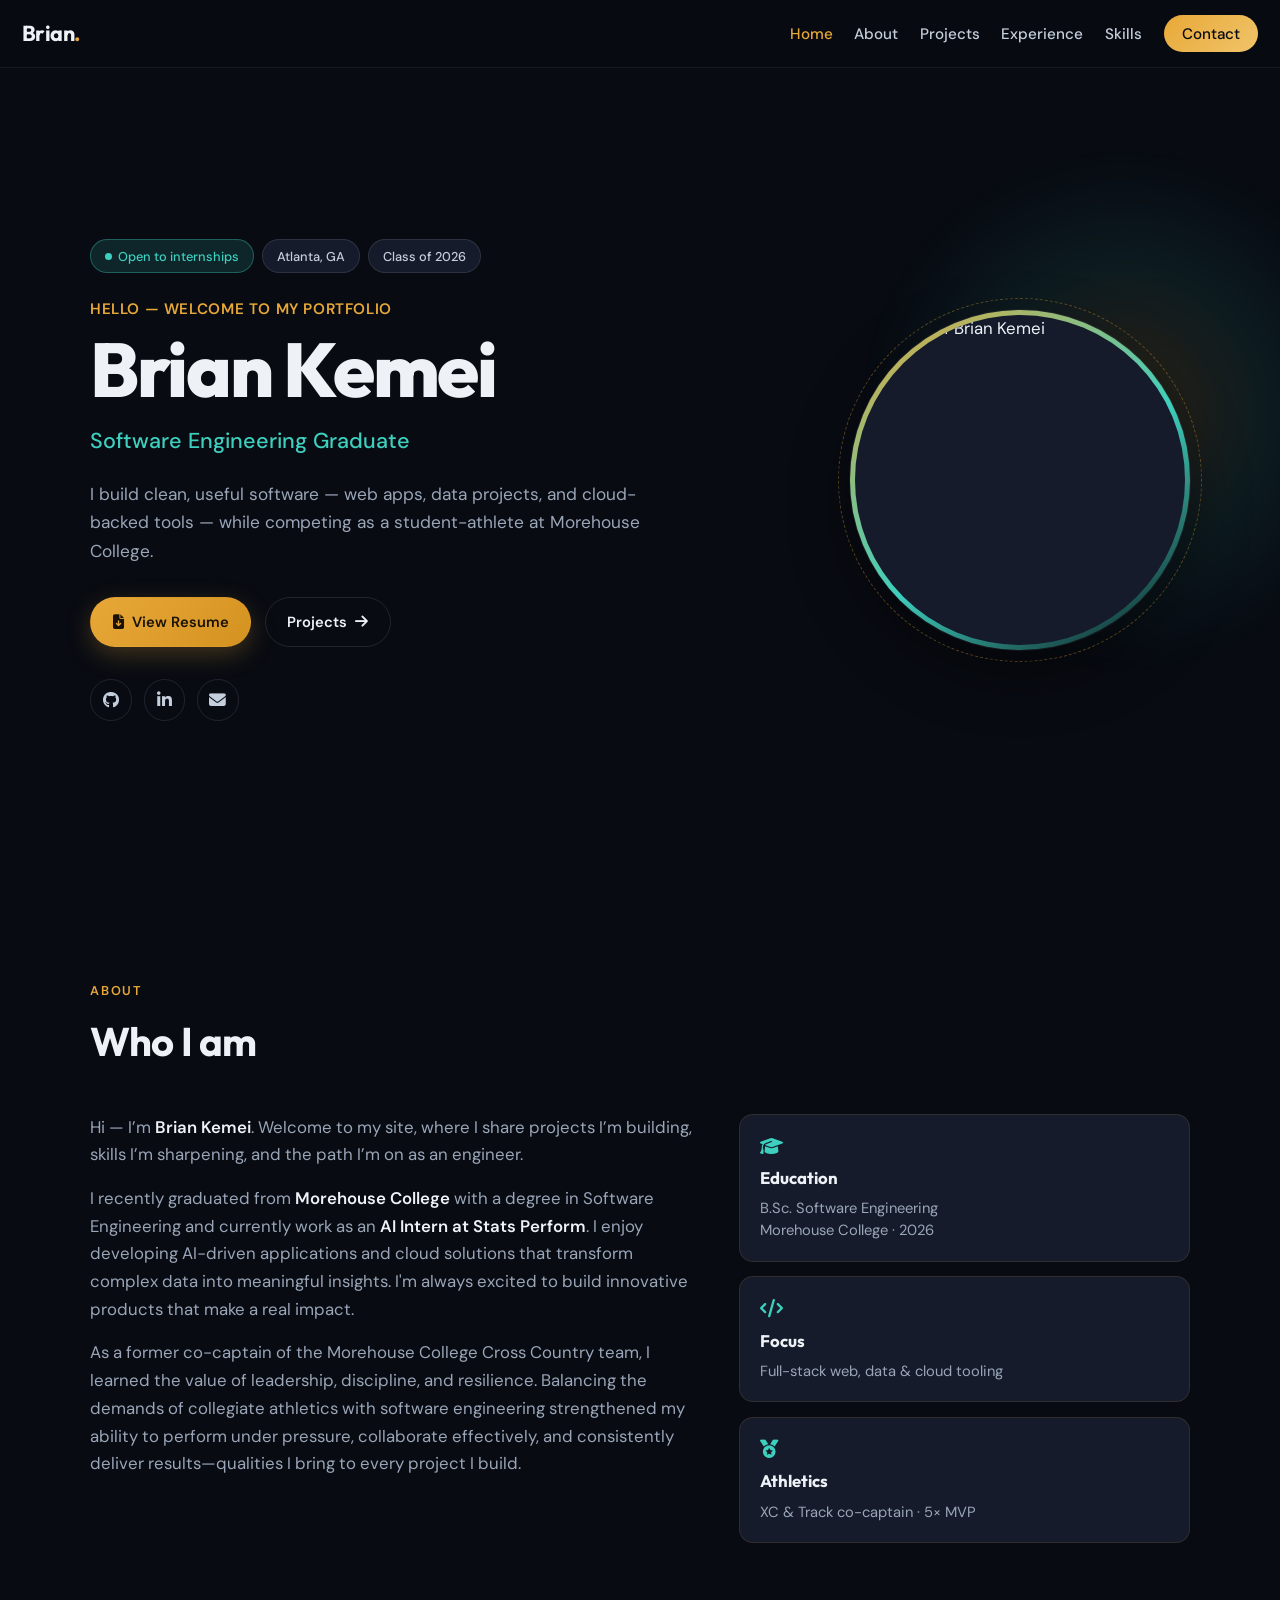
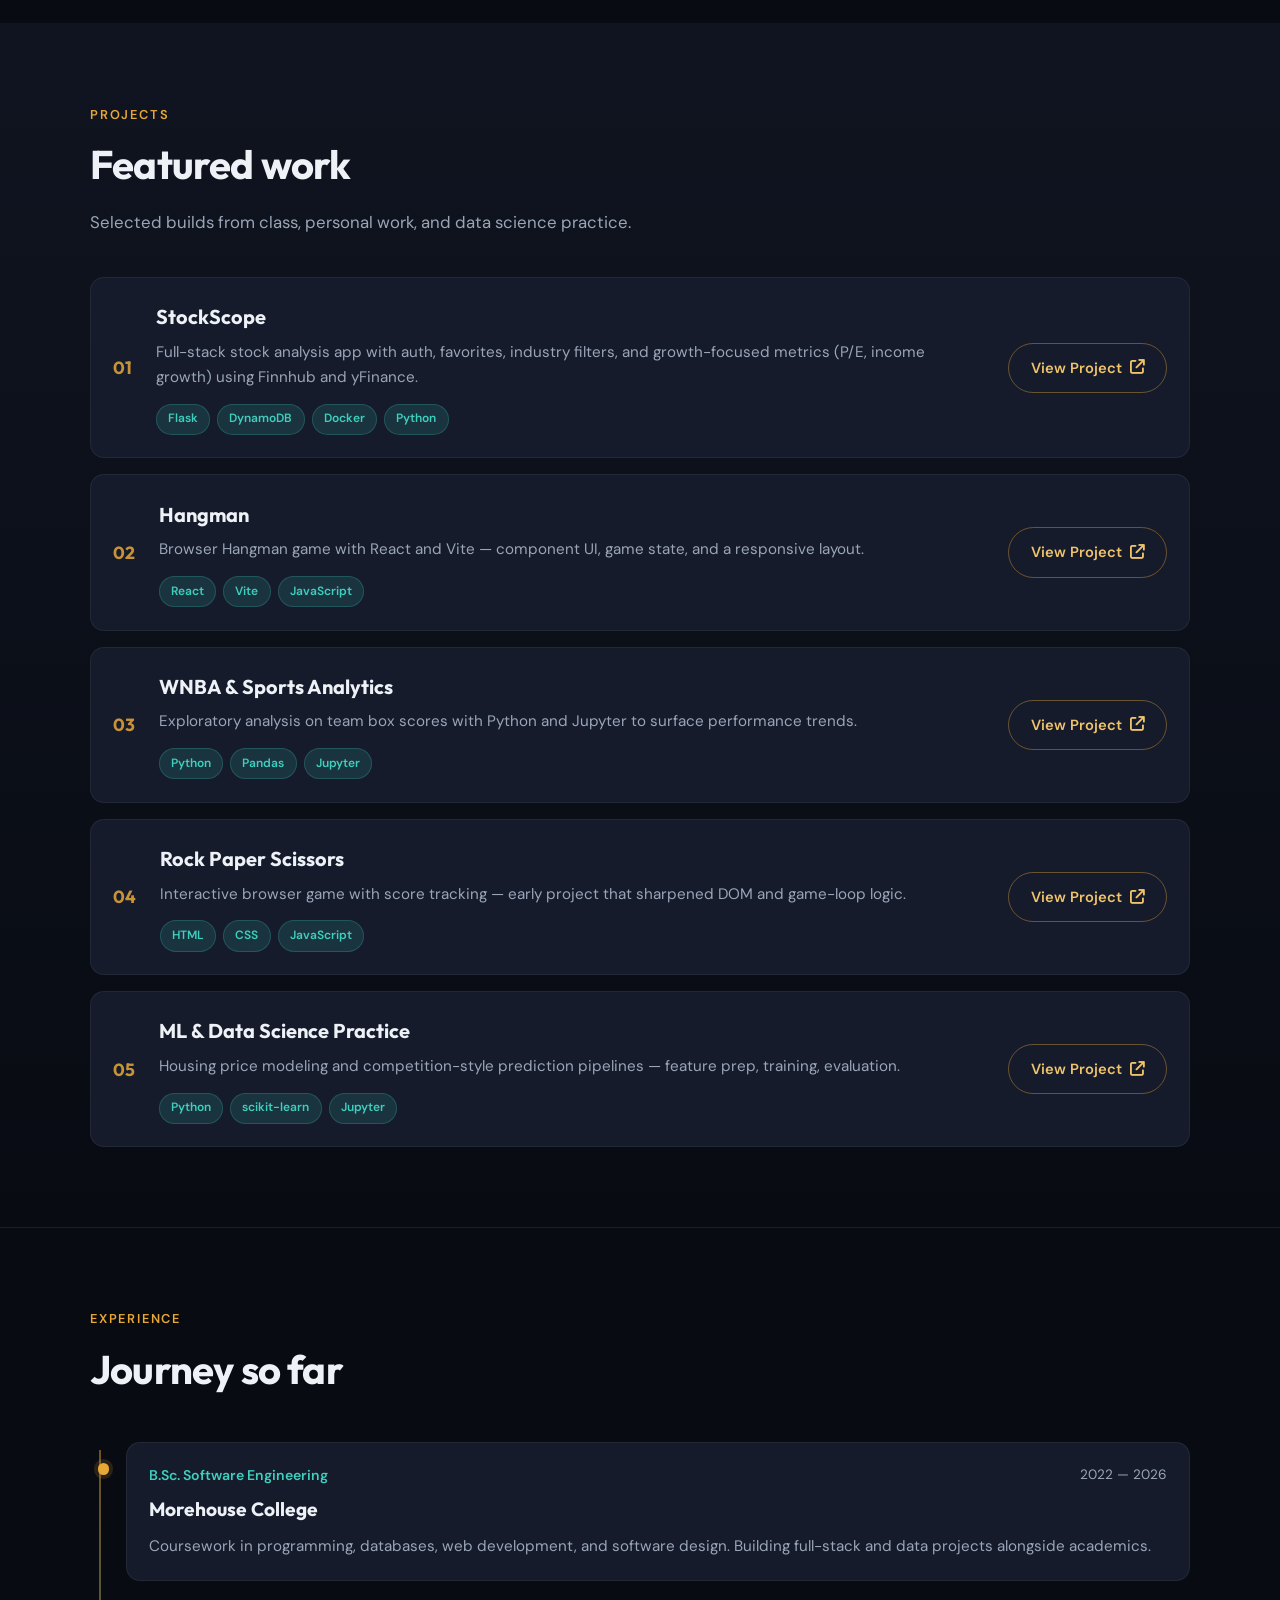
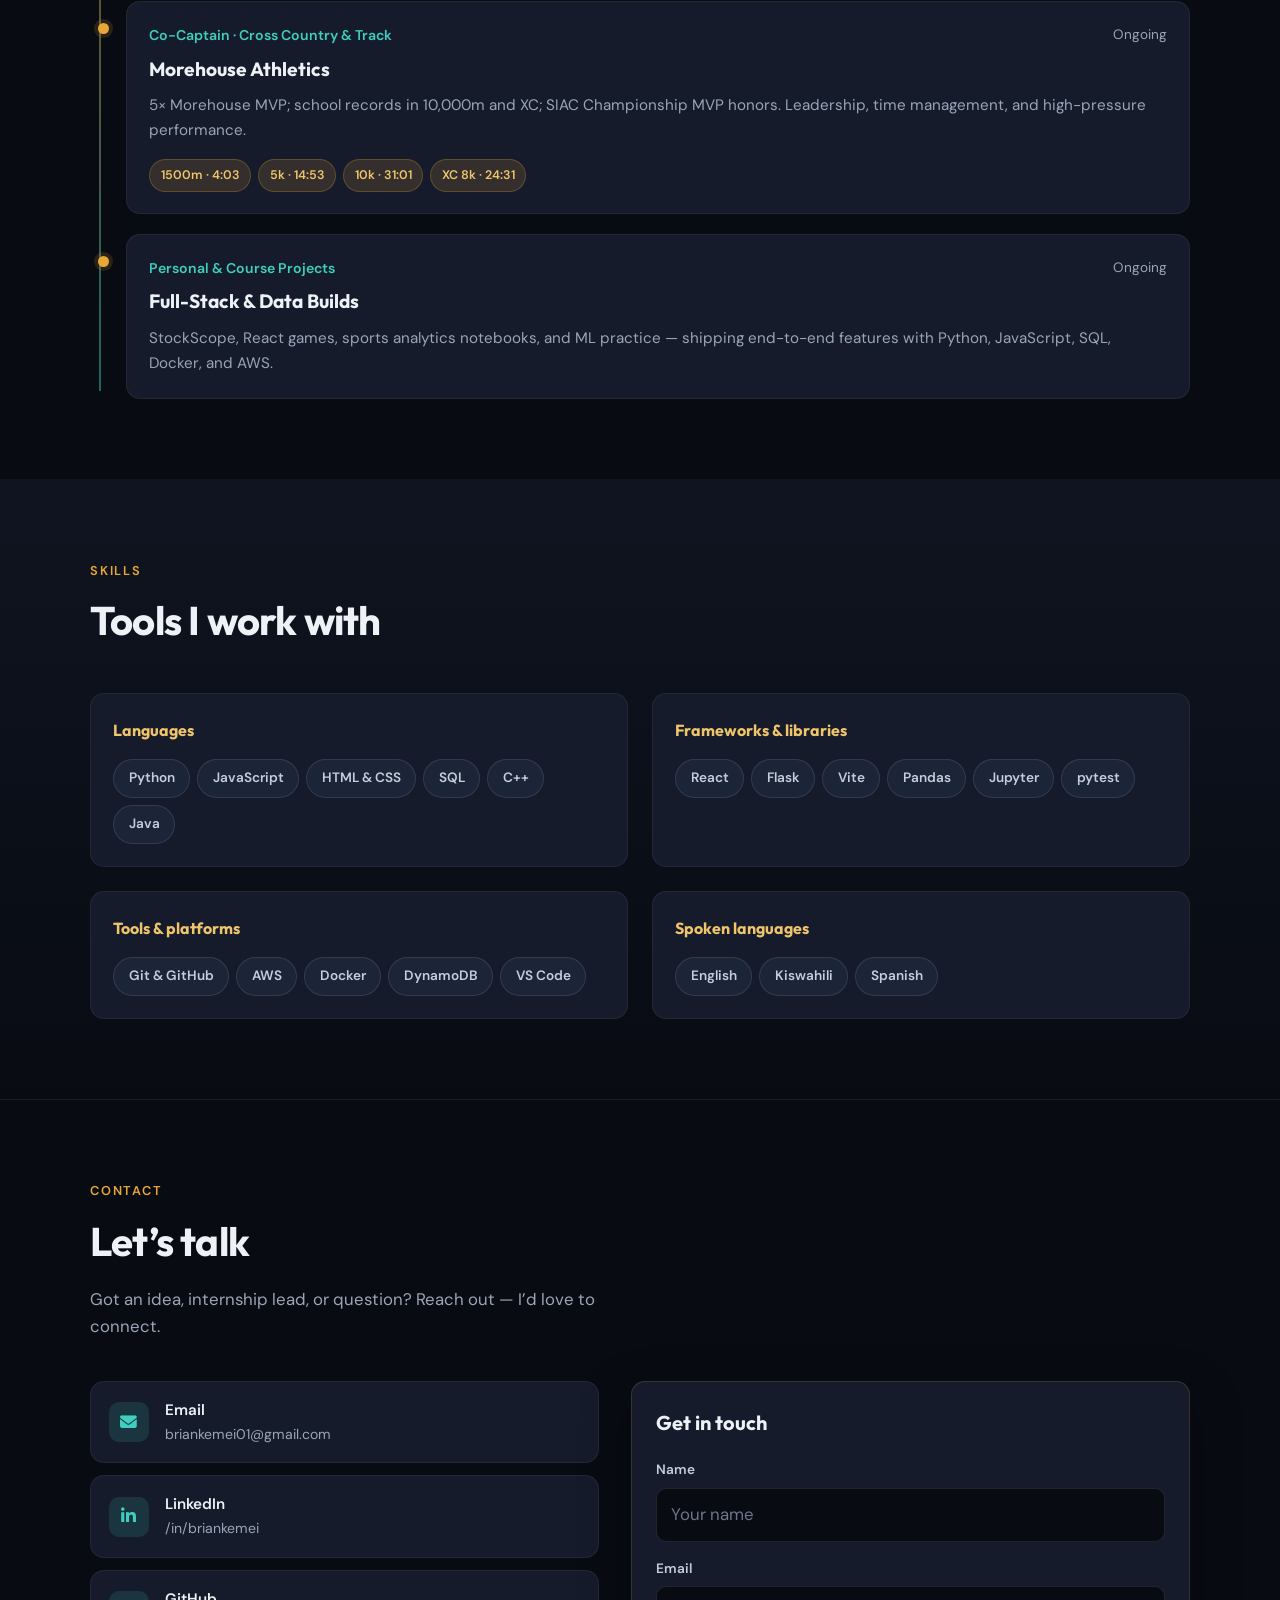
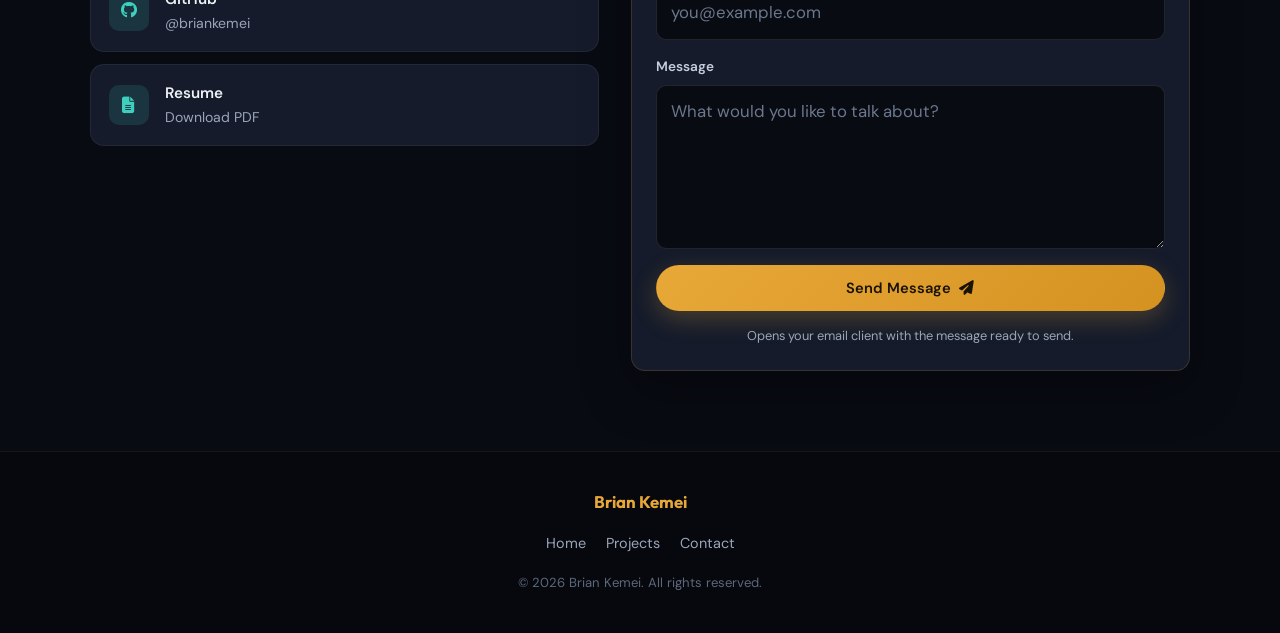
==== commit f337e927: "Index html file was organsed to have sections." ====
--- a/index.html
+++ b/index.html
@@ -46,7 +46,7 @@
 
                     <p class="hero__hello">Hello — welcome to my portfolio</p>
                     <h1 class="hero__name">Brian Kemei</h1>
-                    <p class="hero__role">Software Engineering Student · Full-Stack &amp; Data</p>
+                    <p class="hero__role">Software Engineering Graduate</p>
                     <p class="hero__blurb">
                         I build clean, useful software — web apps, data projects, and cloud-backed tools —
                         while competing as a student-athlete at Morehouse College.
@@ -96,13 +96,15 @@
                         skills I’m sharpening, and the path I’m on as an engineer.
                     </p>
                     <p>
-                        I’m a Software Engineering major at <strong>Morehouse College</strong> with a focus on full-stack
-                        development, data analysis, and cloud. I’m eager for internships where I can ship real features,
-                        learn from strong teams, and create software people actually use.
+                        I recently graduated from <strong>Morehouse College</strong> with a degree in Software Engineering
+                        and currently work as an <strong>AI Intern at Stats Perform</strong>. I enjoy developing AI-driven
+                        applications and cloud solutions that transform complex data into
+                        meaningful insights. I'm always excited to build innovative products that make a real impact.
                     </p>
+                    
                     <p>
-                        Outside class, I’m co-captain of the Morehouse Cross Country team. Balancing training and coursework
-                        taught me discipline, teamwork, and how to finish strong — the same mindset I bring to code.
+                        As a former co-captain of the Morehouse College Cross Country team, I learned the value of leadership, discipline, and resilience. Balancing the demands of collegiate athletics with software engineering strengthened my ability to perform under pressure, collaborate effectively, and consistently deliver results—qualities I bring to every project I build.
+                        
                     </p>
                 </div>
 
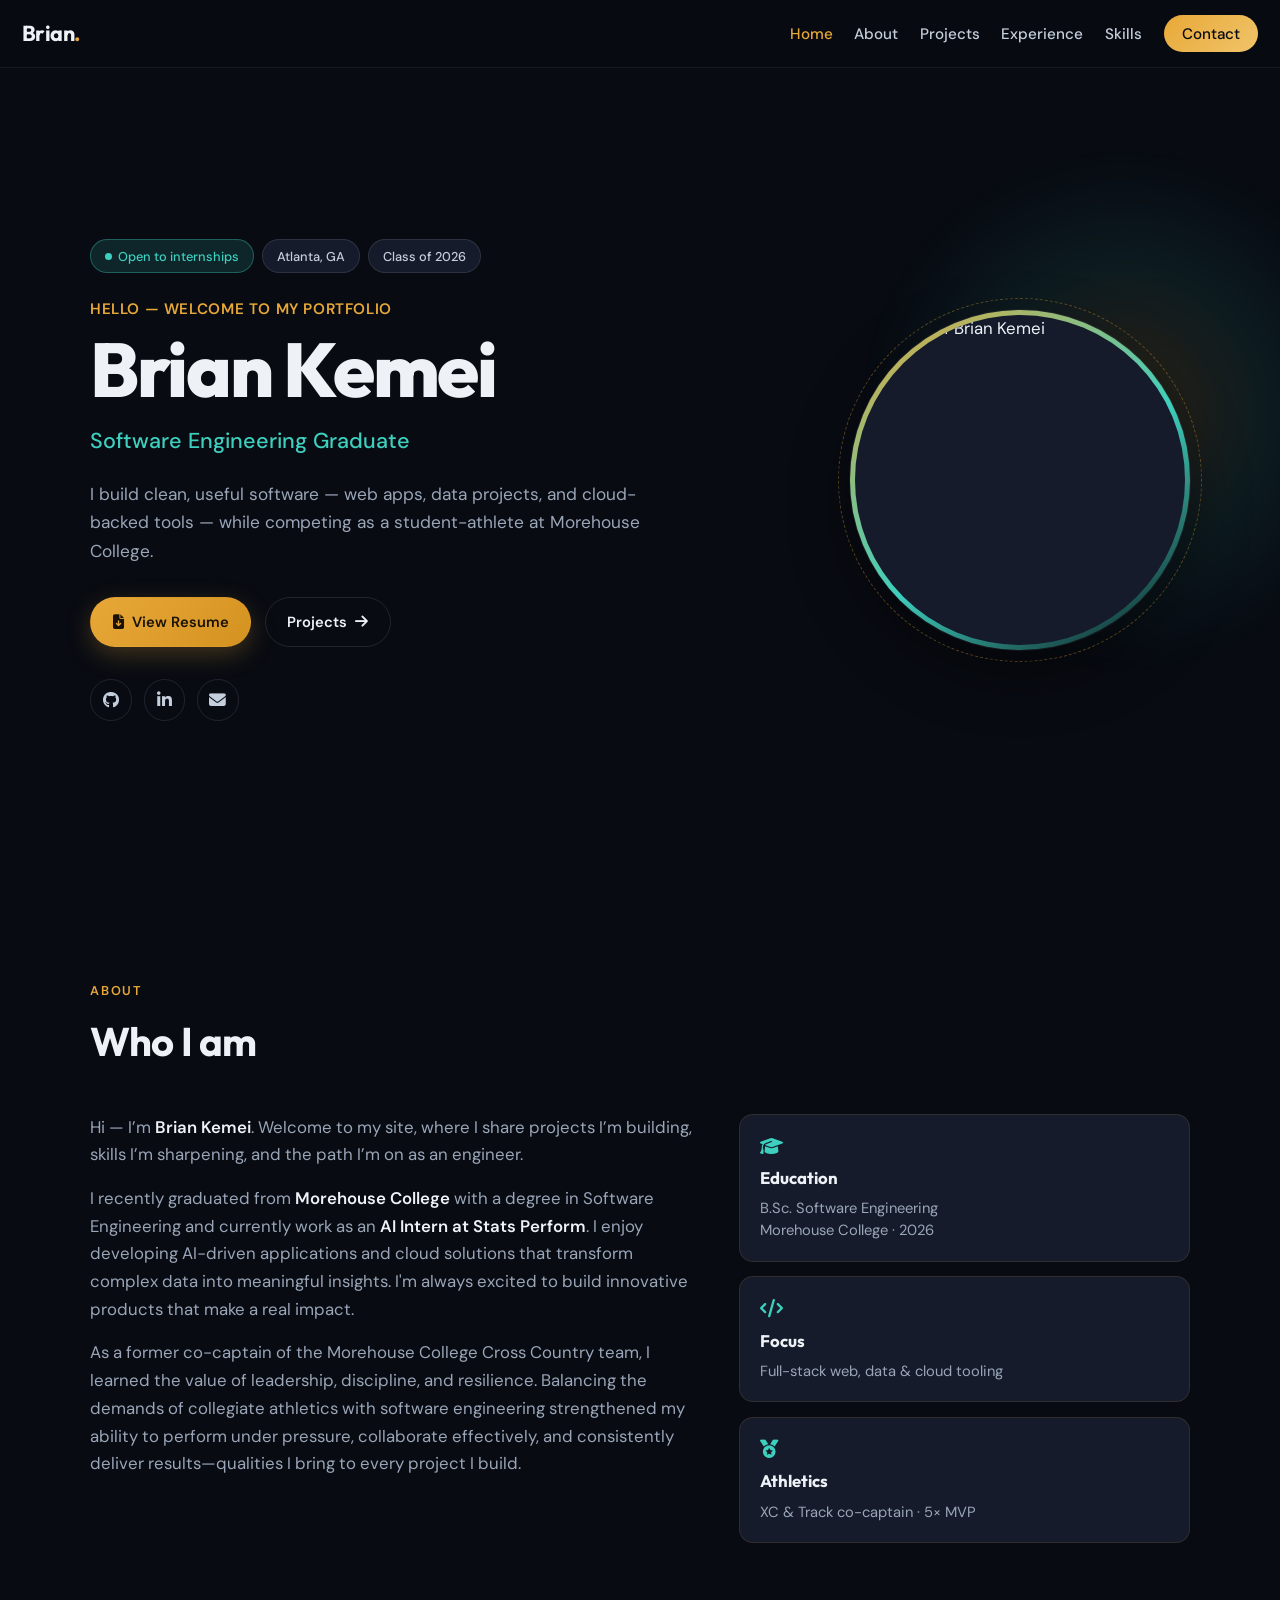
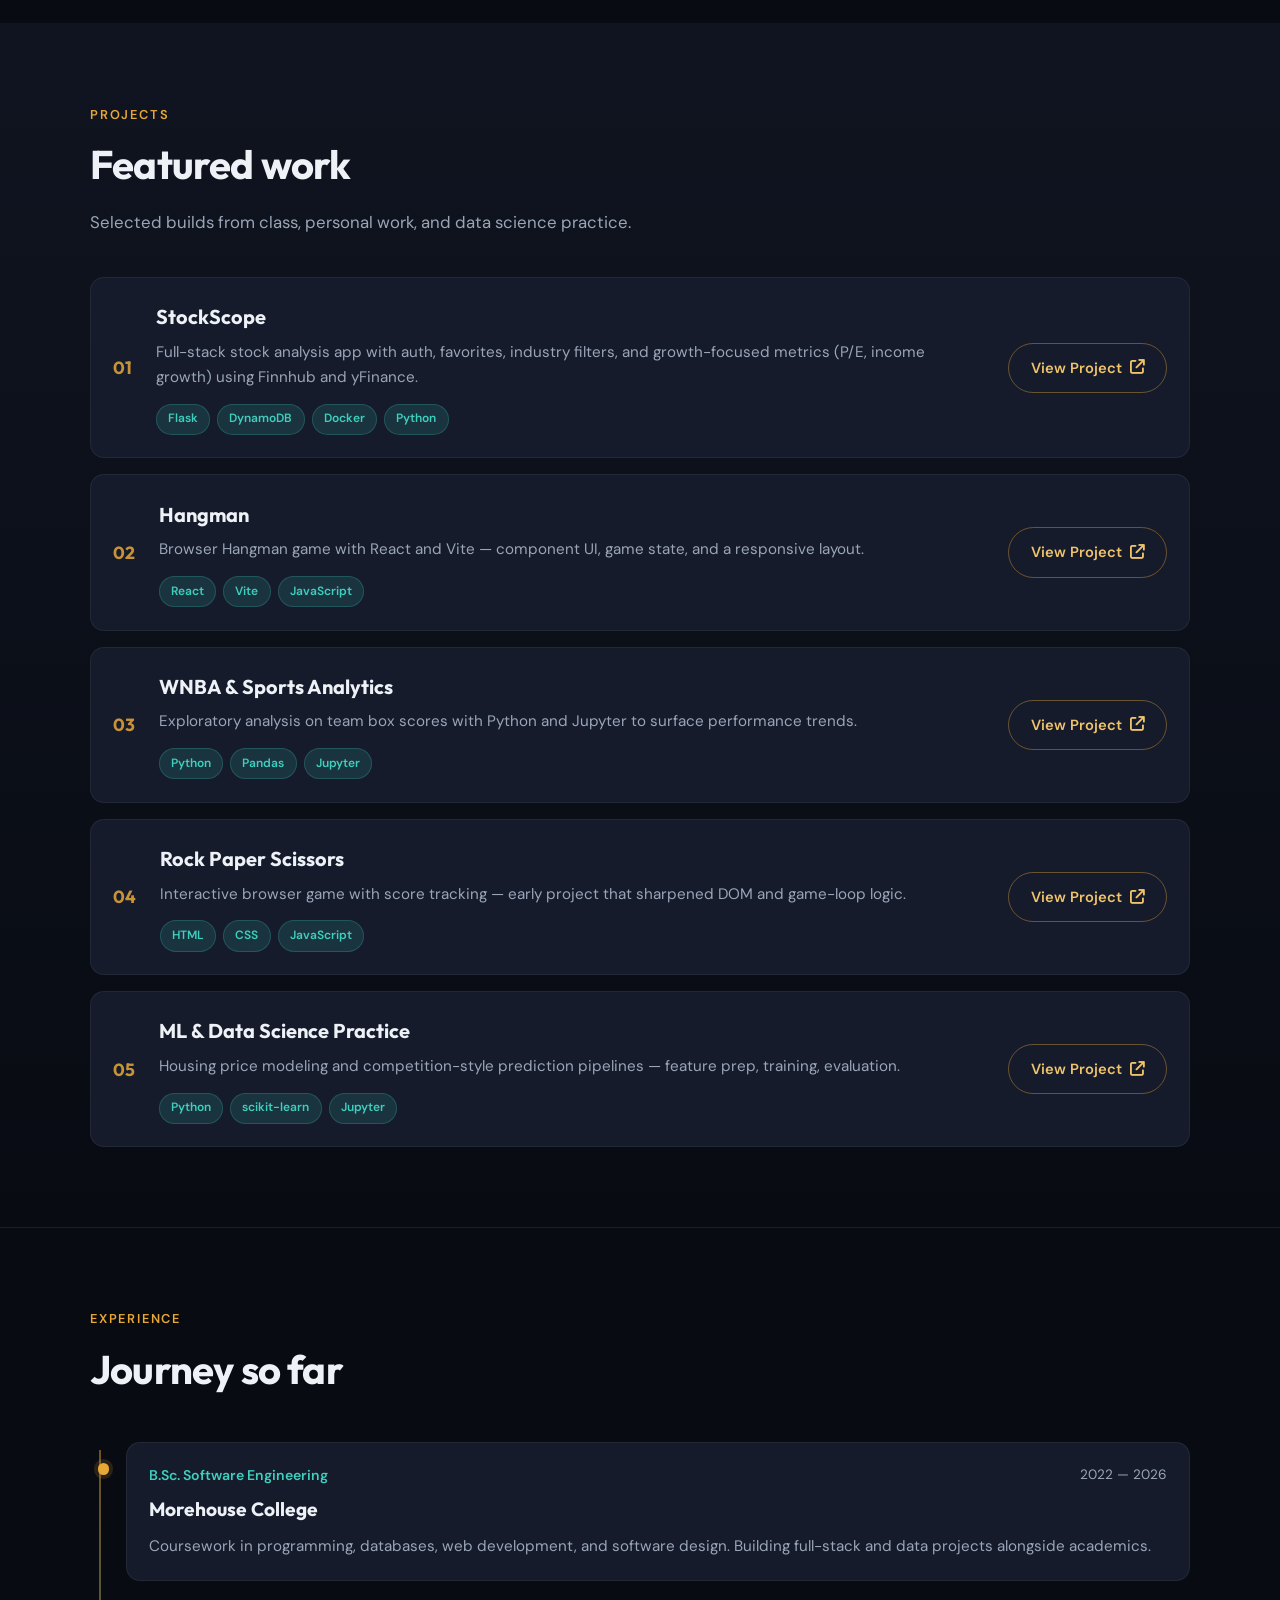
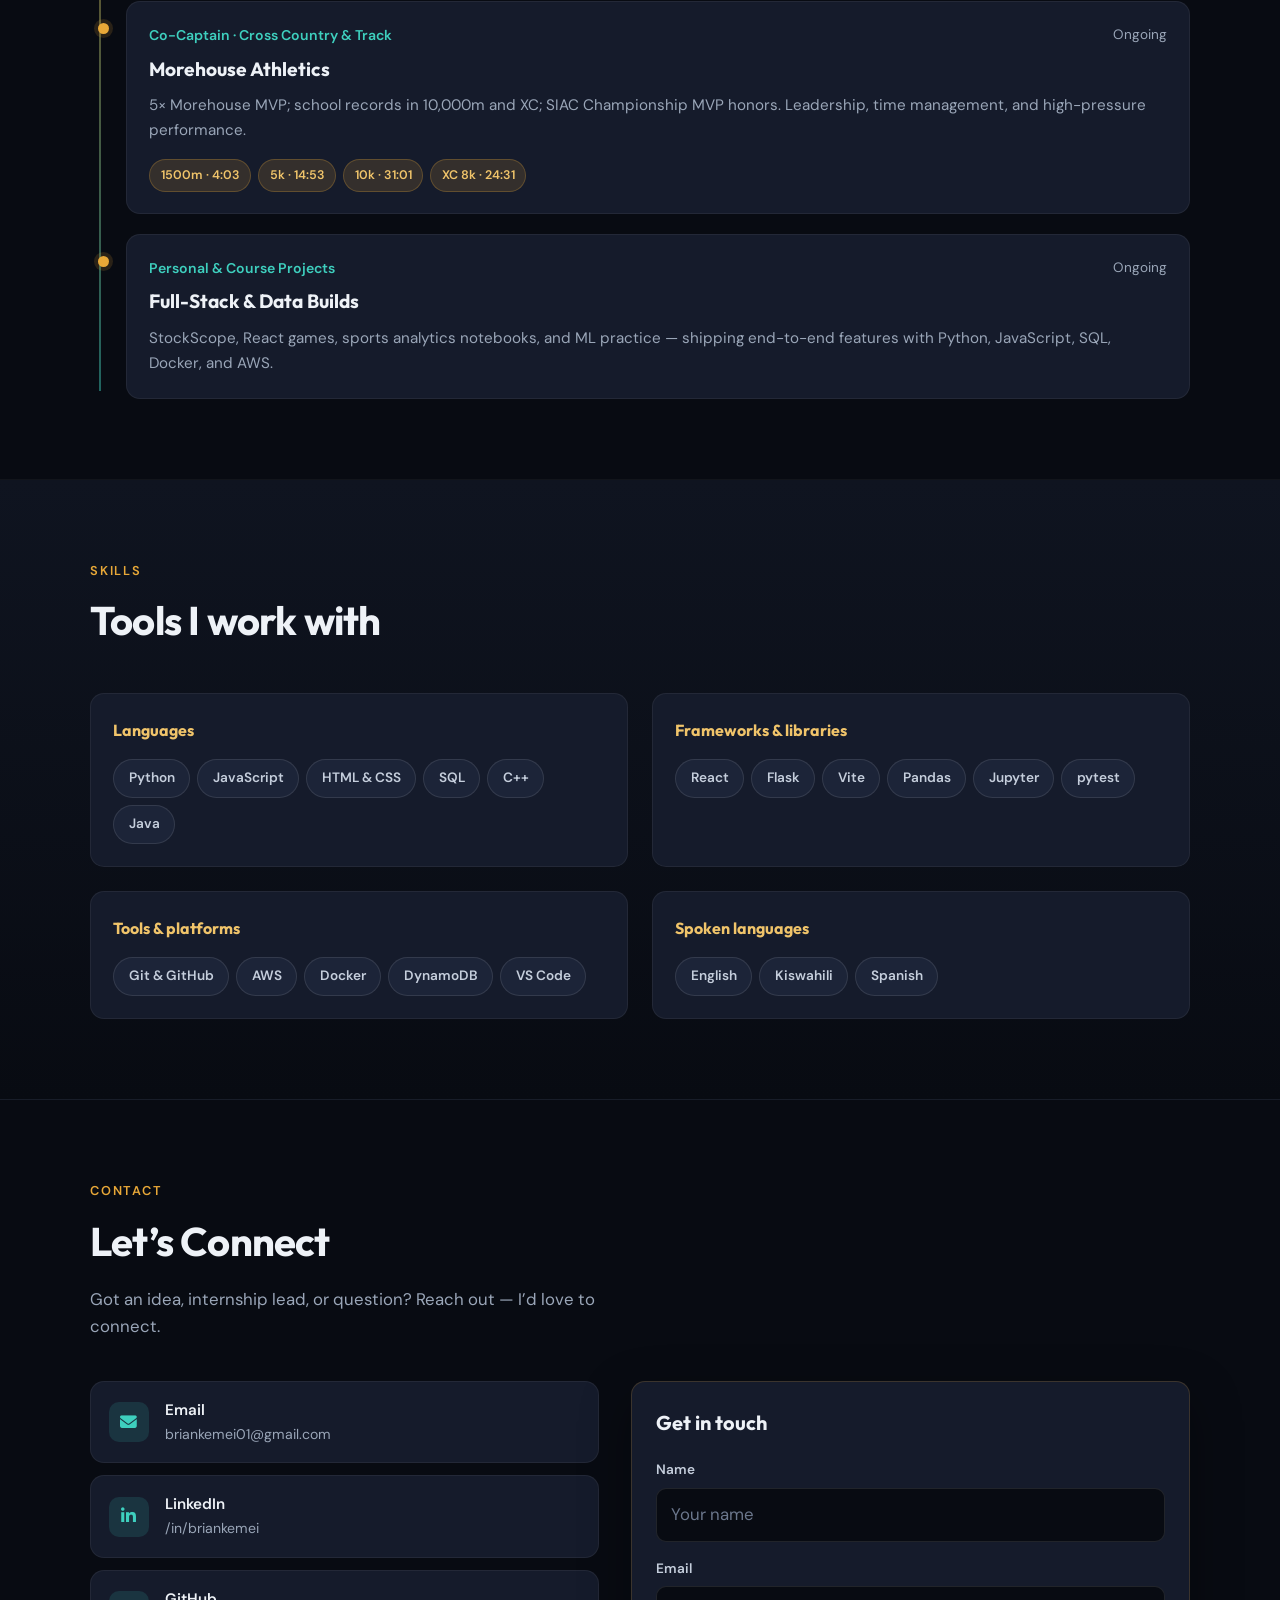
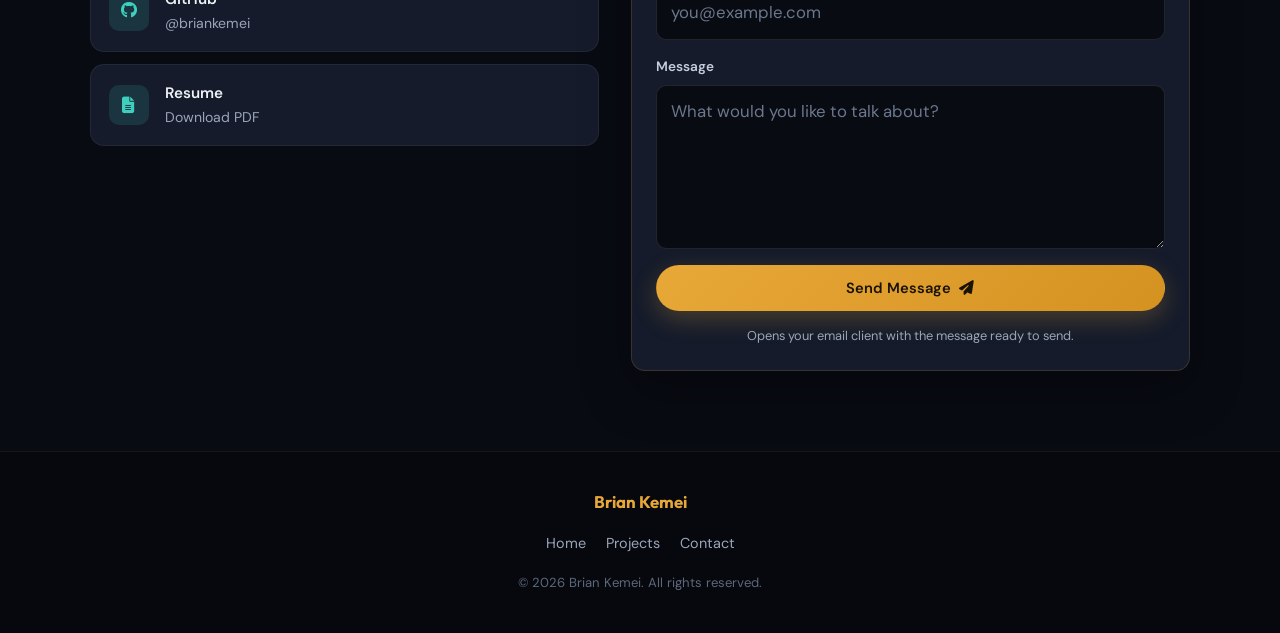
==== commit 2f65d720: "Altered the connection section" ====
--- a/index.html
+++ b/index.html
@@ -53,7 +53,7 @@
                     </p>
 
                     <div class="hero__actions">
-                        <a href="Resources/Resume.pdf" class="btn btn--primary" target="_blank" rel="noopener">
+                        <a href="Resources/Brian_Kemei_Resume.pdf" class="btn btn--primary" target="_blank" rel="noopener">
                             <i class="fa-solid fa-file-arrow-down" aria-hidden="true"></i> View Resume
                         </a>
                         <a href="#projects" class="btn btn--ghost">
@@ -347,7 +347,7 @@
         <section class="section" id="contact">
             <div class="section__head">
                 <p class="section__eyebrow">Contact</p>
-                <h2 class="section__title">Let’s talk</h2>
+                <h2 class="section__title">Let’s Connect</h2>
                 <p class="section__lead">Got an idea, internship lead, or question? Reach out — I’d love to connect.</p>
             </div>
 
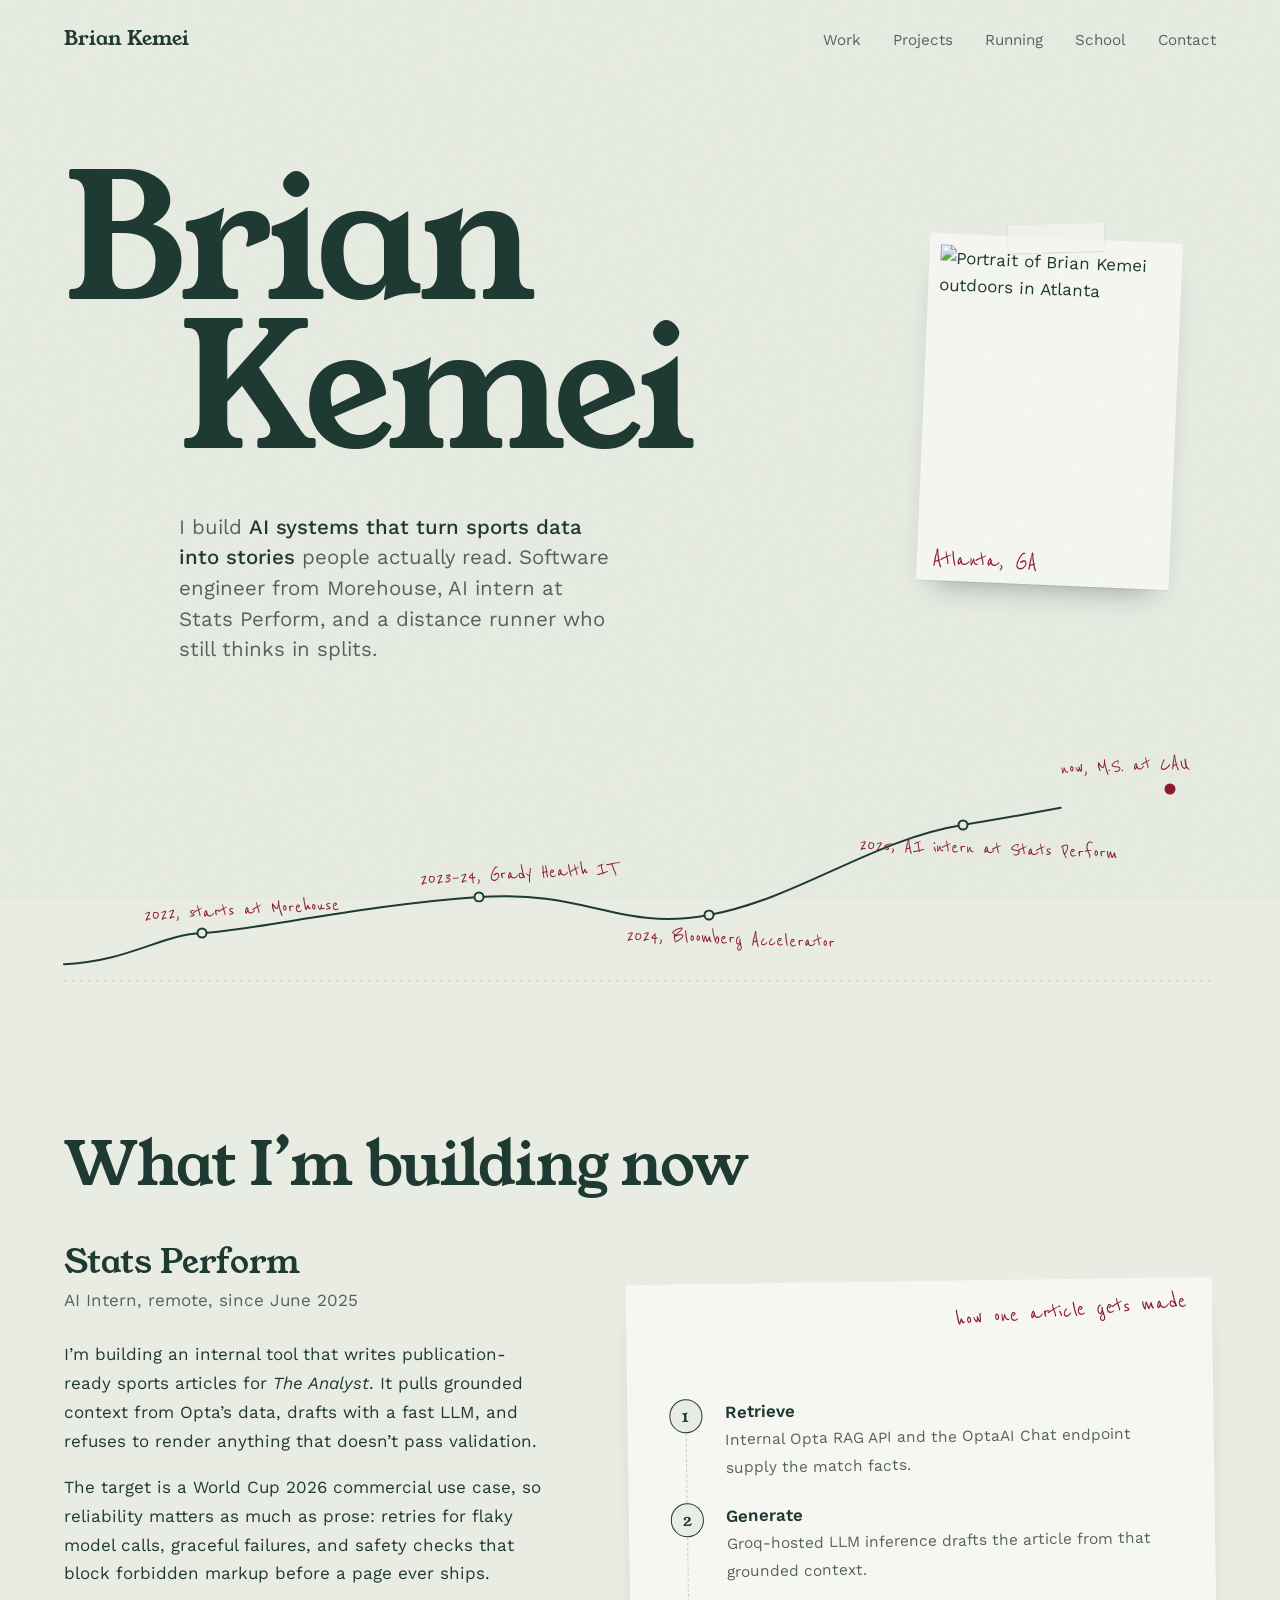
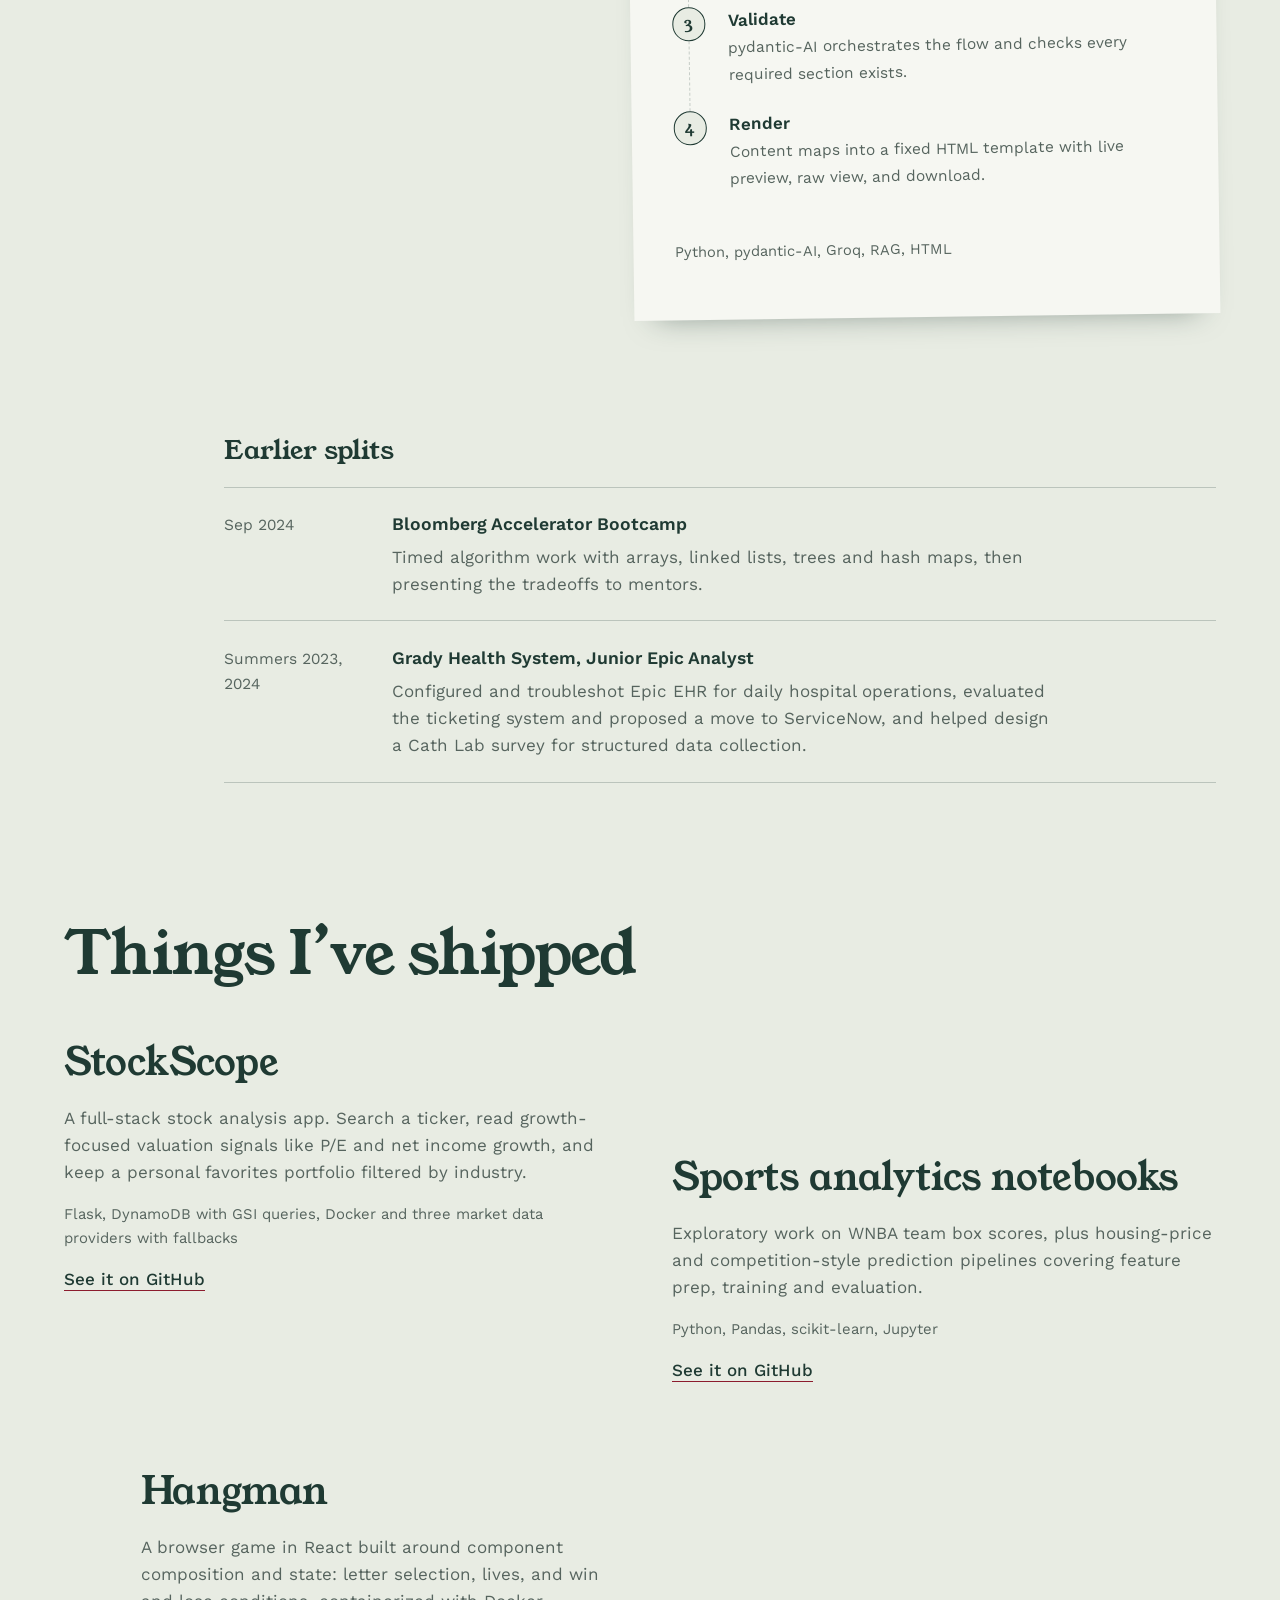
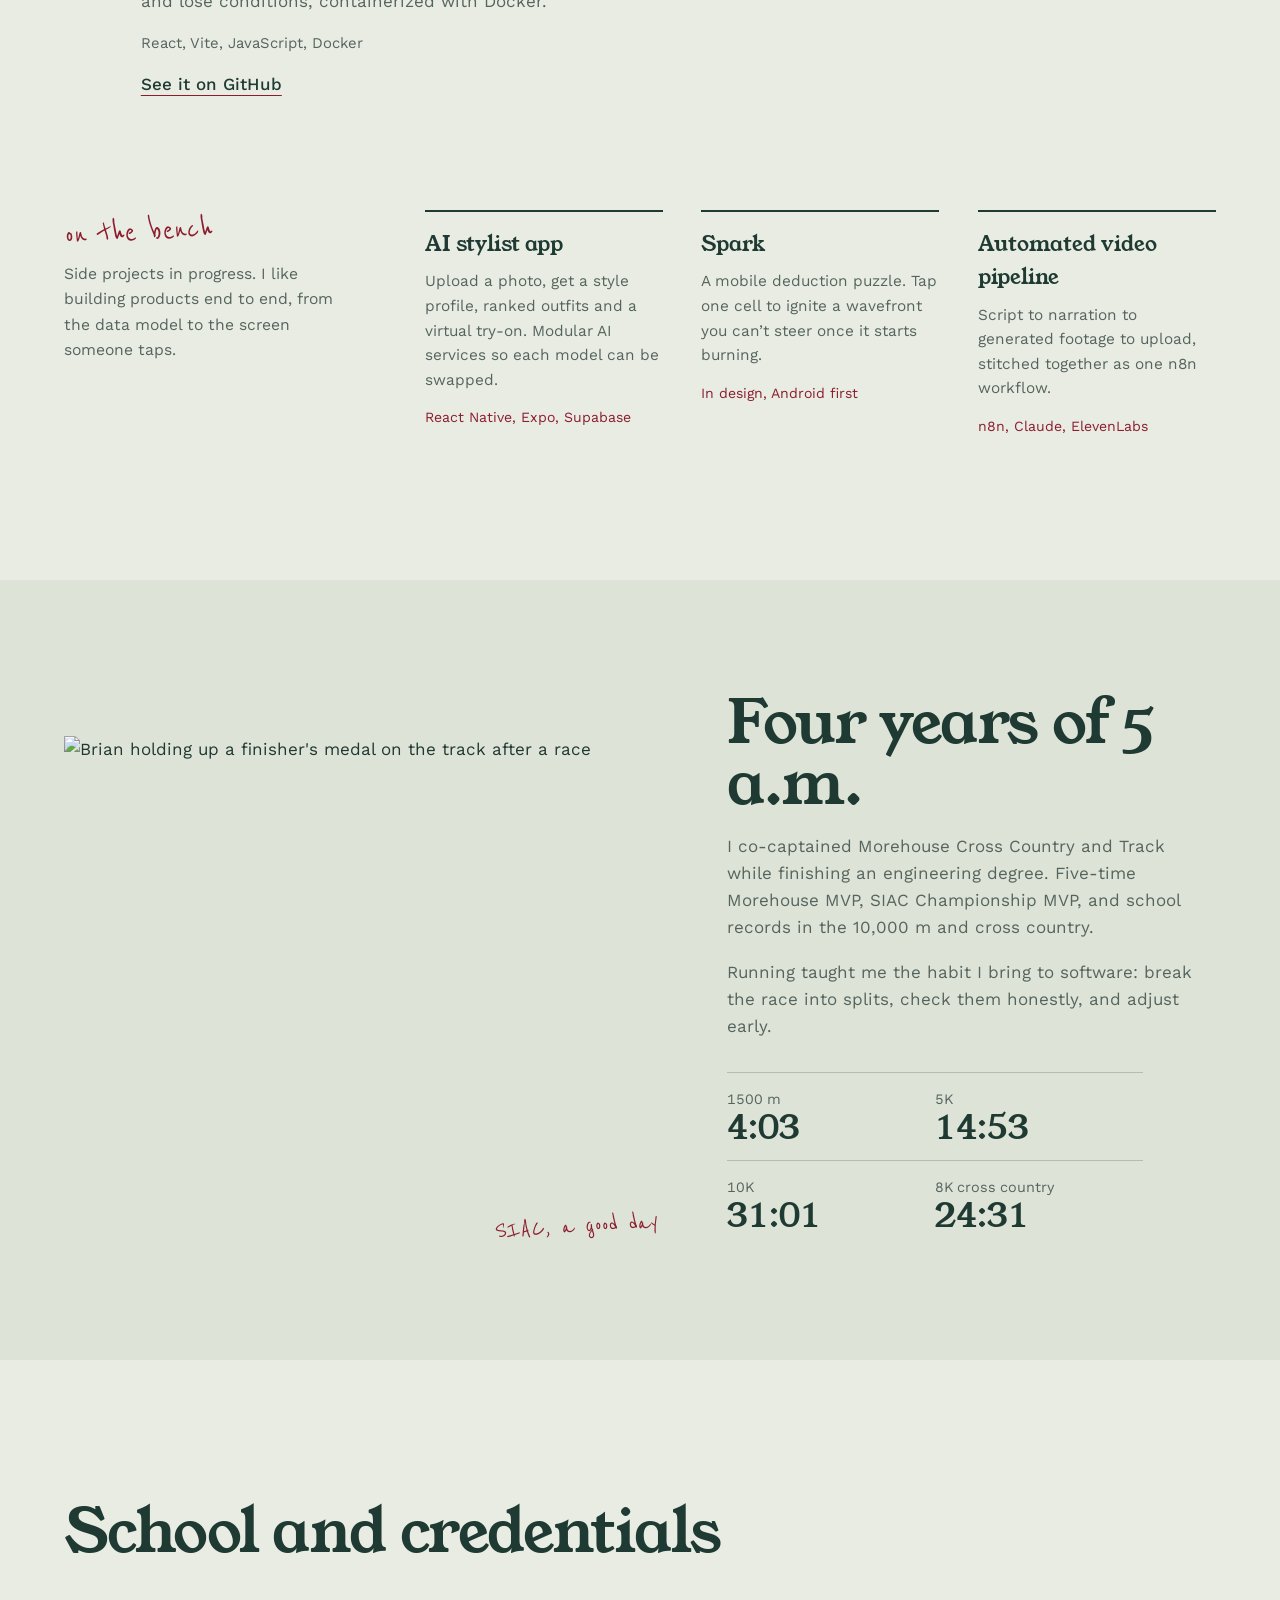
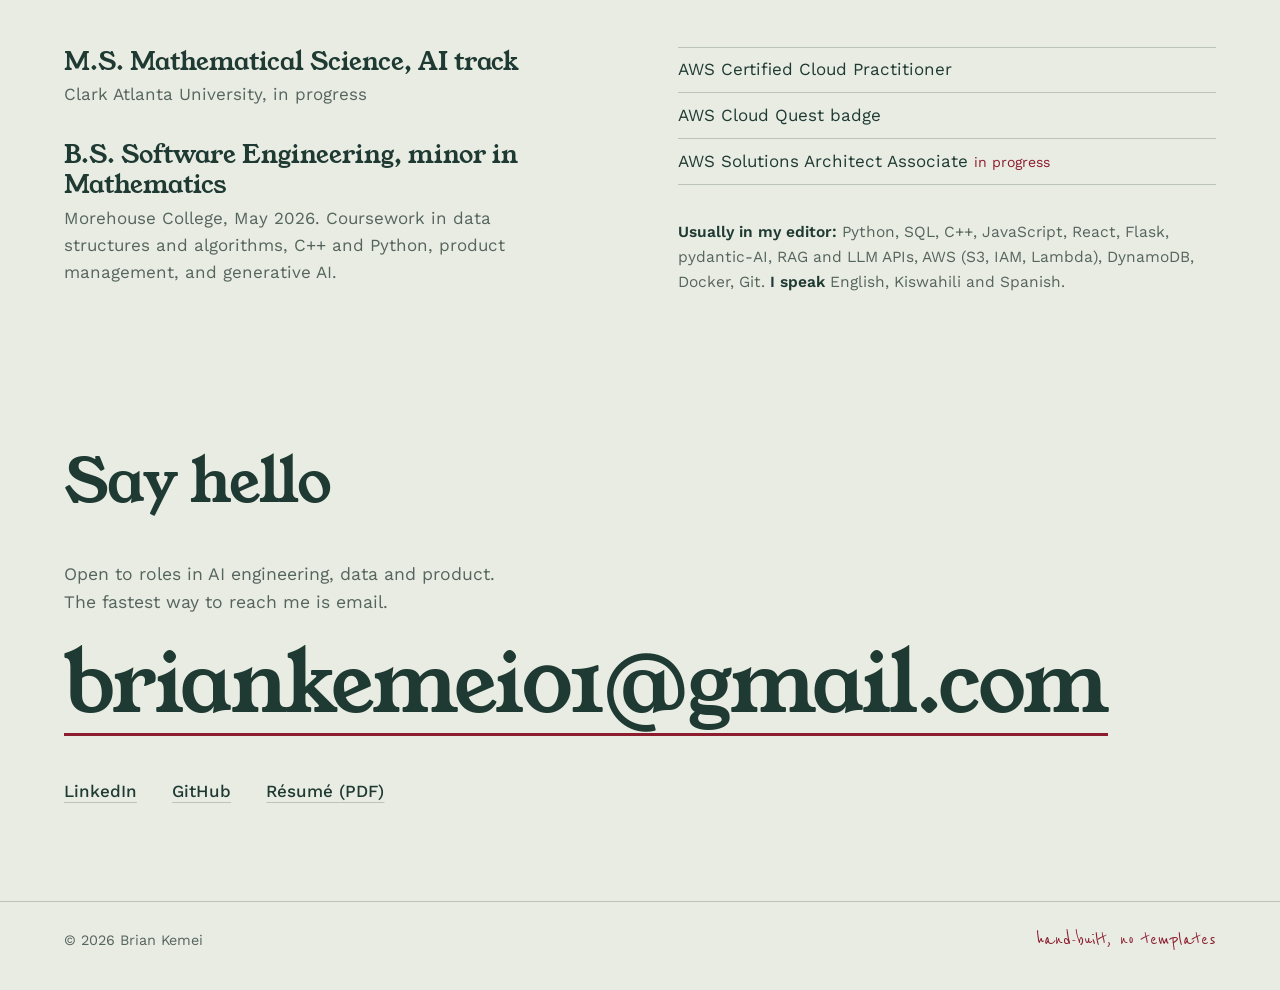
==== commit 272b7086: "index.html This is a modern design index.html file" ====
--- a/index.html
+++ b/index.html
@@ -1,421 +1,523 @@
 <!DOCTYPE html>
 <html lang="en">
 <head>
-    <meta charset="UTF-8">
-    <meta name="viewport" content="width=device-width, initial-scale=1.0">
-    <meta name="description" content="Brian Kemei — Software Engineering student at Morehouse College. Full-stack, data, and cloud projects.">
-    <meta name="author" content="Brian Kemei">
-    <title>Brian Kemei | Portfolio</title>
-
-    <link rel="stylesheet" href="https://cdnjs.cloudflare.com/ajax/libs/font-awesome/6.5.1/css/all.min.css">
-    <link rel="preconnect" href="https://fonts.googleapis.com">
-    <link rel="preconnect" href="https://fonts.gstatic.com" crossorigin>
-    <link href="https://fonts.googleapis.com/css2?family=DM+Sans:ital,opsz,wght@0,9..40,400;0,9..40,500;0,9..40,600;0,9..40,700;1,9..40,400&family=Outfit:wght@500;600;700;800&display=swap" rel="stylesheet">
-    <link rel="stylesheet" href="style.css">
+<meta charset="UTF-8">
+<meta name="viewport" content="width=device-width, initial-scale=1, viewport-fit=cover">
+<title>Brian Kemei — software, data, distance</title>
+<meta name="description" content="Brian Kemei builds AI systems that turn sports data into stories. AI Intern at Stats Perform, Morehouse Software Engineering '26, M.S. candidate at CAU.">
+<meta name="author" content="Brian Kemei">
+<meta property="og:title" content="Brian Kemei">
+<meta property="og:description" content="AI systems, sports data, and products — plus a 31:01 10K.">
+<meta property="og:image" content="Resources/Briank.jpg">
+<link rel="icon" href="data:image/svg+xml,<svg xmlns='http://www.w3.org/2000/svg' viewBox='0 0 100 100'><text y='.9em' font-size='90'>🏃🏾</text></svg>">
+<link rel="preconnect" href="https://fonts.googleapis.com">
+<link rel="preconnect" href="https://fonts.gstatic.com" crossorigin>
+<link href="https://fonts.googleapis.com/css2?family=Young+Serif&family=Work+Sans:ital,wght@0,400;0,500;0,600;1,400&family=Reenie+Beanie&display=swap" rel="stylesheet">
+<style>
+  :root {
+    --paper: #E8ECE3;      /* cool sage paper */
+    --paper-2: #DDE3D7;    /* deeper sage for the athletics band */
+    --pine: #1F3A33;       /* ink */
+    --graphite: #56645E;   /* secondary text */
+    --maroon: #8C1C2E;     /* Morehouse maroon, used for marks and notes */
+    --chalk: #F6F7F2;      /* photo borders, tape */
+    --rule: rgba(31,58,51,.22);
+
+    --serif: "Young Serif", "Iowan Old Style", Georgia, serif;
+    --sans: "Work Sans", "Helvetica Neue", Arial, sans-serif;
+    --hand: "Reenie Beanie", "Bradley Hand", "Segoe Print", cursive;
+
+    --gutter: clamp(1.25rem, 5vw, 4.5rem);
+    box-sizing: border-box;
+    padding-top: env(safe-area-inset-top, 0px);
+    padding-bottom: env(safe-area-inset-bottom, 0px);
+  }
+  *, *::before, *::after { box-sizing: inherit; }
+  html { scroll-behavior: smooth; scroll-padding-top: env(safe-area-inset-top, 0px); }
+  body {
+    margin: 0;
+    background: var(--paper);
+    color: var(--pine);
+    font-family: var(--sans);
+    font-size: 1.0625rem;
+    line-height: 1.6;
+    -webkit-font-smoothing: antialiased;
+    overflow-x: hidden;
+  }
+  /* subtle paper grain, drawn inline so nothing external is needed */
+  body::before {
+    content: "";
+    position: fixed; inset: 0;
+    pointer-events: none; z-index: 50;
+    opacity: .35; mix-blend-mode: multiply;
+    background-image: url("data:image/svg+xml,%3Csvg xmlns='http://www.w3.org/2000/svg' width='180' height='180'%3E%3Cfilter id='n'%3E%3CfeTurbulence type='fractalNoise' baseFrequency='.9' numOctaves='2' stitchTiles='stitch'/%3E%3CfeColorMatrix values='0 0 0 0 0.12 0 0 0 0 0.2 0 0 0 0 0.18 0 0 0 .09 0'/%3E%3C/filter%3E%3Crect width='100%25' height='100%25' filter='url(%23n)'/%3E%3C/svg%3E");
+  }
+  img { max-width: 100%; display: block; }
+  a { color: inherit; }
+  a:focus-visible, button:focus-visible {
+    outline: 2px solid var(--maroon); outline-offset: 4px; border-radius: 2px;
+  }
+  ::selection { background: var(--maroon); color: var(--chalk); }
+
+  .hand { font-family: var(--hand); color: var(--maroon); font-size: 1.6rem; line-height: 1; font-weight: 400; }
+  .num { font-variant-numeric: tabular-nums lining-nums; }
+
+  /* ---------- masthead ---------- */
+  .masthead {
+    display: flex; align-items: baseline; justify-content: space-between; gap: 1rem;
+    padding: 1.4rem var(--gutter) 0;
+    font-size: .95rem;
+  }
+  .masthead .mark { font-family: var(--serif); font-size: 1.25rem; text-decoration: none; }
+  .masthead nav { display: flex; gap: clamp(.9rem, 2.5vw, 2rem); flex-wrap: wrap; }
+  .masthead nav a { text-decoration: none; color: var(--graphite); }
+  .masthead nav a:hover { color: var(--pine); text-decoration: underline; text-decoration-color: var(--maroon); text-underline-offset: 5px; }
+
+  /* ---------- hero ---------- */
+  .hero {
+    position: relative;
+    padding: clamp(3rem, 9vw, 7rem) var(--gutter) 0;
+    display: grid;
+    grid-template-columns: minmax(0, 1fr) clamp(200px, 26vw, 360px);
+    column-gap: clamp(1rem, 4vw, 3rem);
+    align-items: start;
+  }
+  .hero h1 {
+    font-family: var(--serif);
+    font-weight: 400;
+    font-size: clamp(3.6rem, 13.5vw, 12.5rem);
+    line-height: .86;
+    letter-spacing: -.035em;
+    margin: 0;
+  }
+  .hero h1 span { display: block; }
+  .hero h1 span + span { padding-left: clamp(1.5rem, 9vw, 9rem); }
+  .hero .lede {
+    max-width: 34ch;
+    margin: clamp(1.75rem, 4vw, 3rem) 0 0 clamp(1.5rem, 9vw, 9rem);
+    font-size: clamp(1.1rem, 1.6vw, 1.3rem);
+    line-height: 1.5;
+    color: var(--graphite);
+  }
+  .hero .lede strong { color: var(--pine); font-weight: 500; }
+
+  .snapshot {
+    position: relative;
+    margin-top: clamp(1rem, 6vw, 4.5rem);
+    transform: rotate(2.4deg);
+    background: var(--chalk);
+    padding: .7rem .7rem 3rem;
+    box-shadow: 0 1px 0 rgba(31,58,51,.08), 0 18px 30px -18px rgba(31,58,51,.45);
+  }
+  .snapshot img { height: auto; aspect-ratio: 4 / 5; object-fit: cover; object-position: 50% 20%; width: 100%; }
+  .snapshot::before { /* tape */
+    content: ""; position: absolute; top: -14px; left: 50%;
+    width: 96px; height: 28px; transform: translateX(-50%) rotate(-4deg);
+    background: rgba(246,247,242,.72);
+    box-shadow: 0 1px 2px rgba(31,58,51,.15);
+  }
+  .snapshot figcaption { position: absolute; left: 1rem; bottom: .55rem; }
+
+  /* the course: career drawn as a race profile */
+  .course {
+    position: relative;
+    margin: clamp(3rem, 7vw, 5.5rem) var(--gutter) 0;
+    height: clamp(150px, 20vw, 240px);
+  }
+  .course svg { position: absolute; inset: 0; width: 100%; height: 100%; overflow: visible; }
+  .course .trace { fill: none; stroke: var(--pine); stroke-width: 2; vector-effect: non-scaling-stroke; stroke-linecap: round; }
+  .course .ground { fill: none; stroke: var(--rule); stroke-width: 1; stroke-dasharray: 2 6; vector-effect: non-scaling-stroke; }
+  .cp { position: absolute; transform: translate(-50%, -50%); }
+  .cp i { display: block; width: 11px; height: 11px; border-radius: 50%; background: var(--paper); border: 2px solid var(--pine); }
+  .cp.now i { background: var(--maroon); border-color: var(--maroon); }
+  .cp .hand { position: absolute; white-space: nowrap; font-size: clamp(1.15rem, 1.7vw, 1.55rem); }
+  .cp .up   { bottom: 160%; left: 50%; transform: translateX(-30%) rotate(-3deg); }
+  .cp .down { top: 170%; left: 50%; transform: translateX(-40%) rotate(2deg); }
+
+  @media (prefers-reduced-motion: no-preference) {
+    .course .trace { stroke-dasharray: 1; stroke-dashoffset: 1; animation: run 2.6s cubic-bezier(.45,.05,.3,1) .35s forwards; }
+    .cp { opacity: 0; animation: arrive .4s ease-out forwards; }
+    .cp:nth-of-type(1) { animation-delay: .7s; }
+    .cp:nth-of-type(2) { animation-delay: 1.15s; }
+    .cp:nth-of-type(3) { animation-delay: 1.6s; }
+    .cp:nth-of-type(4) { animation-delay: 2.15s; }
+    .cp:nth-of-type(5) { animation-delay: 2.7s; }
+  }
+  @keyframes run { to { stroke-dashoffset: 0; } }
+  @keyframes arrive { to { opacity: 1; } }
+
+  /* ---------- shared section scaffolding ---------- */
+  section { padding: clamp(5rem, 11vw, 9rem) var(--gutter) 0; }
+  .sec-title {
+    font-family: var(--serif); font-weight: 400;
+    font-size: clamp(2.2rem, 5vw, 3.8rem);
+    line-height: 1; letter-spacing: -.02em;
+    margin: 0 0 clamp(2rem, 4vw, 3rem);
+  }
+  p { margin: 0 0 1em; }
+
+  /* ---------- featured work ---------- */
+  .feature {
+    display: grid;
+    grid-template-columns: minmax(0, 5fr) minmax(0, 6fr);
+    gap: clamp(2rem, 6vw, 6rem);
+    align-items: start;
+  }
+  .feature .who { font-family: var(--serif); font-size: clamp(1.5rem, 2.6vw, 2.1rem); line-height: 1.15; margin: 0 0 .4rem; }
+  .feature .when { color: var(--graphite); margin-bottom: 1.6rem; }
+  .feature .copy { max-width: 46ch; }
+  .feature .copy p { line-height: 1.7; }
+
+  .pipeline {
+    position: relative;
+    margin-top: 2.6rem;
+    padding: 2rem 0 0;
+    list-style: none;
+    counter-reset: step;
+  }
+  .pipeline li {
+    position: relative;
+    display: grid; grid-template-columns: 2.6rem 1fr; gap: .9rem;
+    padding: 0 0 1.4rem;
+  }
+  .pipeline li::before {
+    counter-increment: step; content: counter(step);
+    font-family: var(--serif); font-size: 1.05rem;
+    width: 2.1rem; height: 2.1rem; border-radius: 50%;
+    border: 1.5px solid var(--pine);
+    display: grid; place-items: center;
+    background: var(--paper);
+    position: relative; z-index: 1;
+  }
+  .pipeline li:not(:last-child)::after {
+    content: ""; position: absolute; left: 1.05rem; top: 2.1rem; bottom: 0;
+    border-left: 1.5px dashed var(--rule);
+  }
+  .pipeline b { font-weight: 600; display: block; }
+  .pipeline span { color: var(--graphite); font-size: .97rem; }
+  .feature-sheet { position: relative; }
+  .feature-sheet .hand.aside { position: absolute; top: 1.2rem; right: 1.6rem; transform: rotate(-4deg); }
+
+  .feature-sheet {
+    background: var(--chalk);
+    padding: clamp(1.6rem, 3.5vw, 2.6rem);
+    transform: rotate(-.8deg);
+    box-shadow: 0 18px 30px -22px rgba(31,58,51,.5);
+    margin-top: clamp(0rem, 3vw, 3rem);
+  }
+  .feature-sheet .tag-line { font-size: .92rem; color: var(--graphite); margin-top: 1.6rem; }
+
+  /* ---------- earlier splits (experience timeline) ---------- */
+  .splits { margin-top: clamp(5rem, 9vw, 7rem); max-width: 62rem; margin-left: auto; }
+  .splits h3 { font-family: var(--serif); font-weight: 400; font-size: 1.6rem; margin: 0 0 1rem; }
+  .split {
+    display: grid;
+    grid-template-columns: 9rem minmax(0, 1fr);
+    gap: 1.5rem;
+    padding: 1.4rem 0;
+    border-top: 1px solid var(--rule);
+  }
+  .split:last-child { border-bottom: 1px solid var(--rule); }
+  .split .yr { font-size: .97rem; color: var(--graphite); padding-top: .2rem; }
+  .split h4 { margin: 0 0 .35rem; font-size: 1.1rem; font-weight: 600; }
+  .split p { margin: 0; color: var(--graphite); max-width: 60ch; }
+
+  /* ---------- projects ---------- */
+  .projects-wrap { display: grid; grid-template-columns: minmax(0, 1fr) minmax(0, 1fr); gap: clamp(2.5rem, 6vw, 6rem) clamp(2rem, 5vw, 5rem); }
+  .proj { max-width: 34rem; }
+  .proj:nth-child(2) { margin-top: clamp(0rem, 9vw, 8rem); }
+  .proj:nth-child(3) { margin-left: clamp(0rem, 6vw, 5rem); }
+  .proj h3 { font-family: var(--serif); font-weight: 400; font-size: clamp(1.7rem, 3vw, 2.4rem); margin: 0 0 .7rem; letter-spacing: -.01em; }
+  .proj p { color: var(--graphite); }
+  .stack { font-size: .93rem; color: var(--pine); }
+  .stack em { font-style: normal; color: var(--graphite); }
+  .proj a.more { font-weight: 500; text-decoration-color: var(--maroon); text-underline-offset: 5px; }
+
+  .workshop {
+    margin-top: clamp(5rem, 9vw, 7rem);
+    display: grid; grid-template-columns: minmax(0, 3fr) minmax(0, 8fr); gap: clamp(1.5rem, 5vw, 5rem);
+  }
+  .workshop .intro .hand { font-size: 2.2rem; display: block; transform: rotate(-3deg); margin-bottom: 1rem; }
+  .workshop .intro p { color: var(--graphite); font-size: .98rem; }
+  .bench { display: grid; grid-template-columns: repeat(3, minmax(0, 1fr)); gap: clamp(1.2rem, 3vw, 2.4rem); }
+  .bench article { border-top: 2px solid var(--pine); padding-top: 1rem; }
+  .bench h4 { margin: 0 0 .5rem; font-family: var(--serif); font-weight: 400; font-size: 1.3rem; }
+  .bench p { margin: 0 0 .7rem; font-size: .96rem; color: var(--graphite); }
+  .bench .state { font-size: .88rem; color: var(--maroon); }
+
+  /* ---------- athletics ---------- */
+  .track {
+    margin-top: clamp(5rem, 11vw, 9rem);
+    background: var(--paper-2);
+    padding: clamp(4rem, 9vw, 7rem) var(--gutter);
+    display: grid;
+    grid-template-columns: minmax(0, 6fr) minmax(0, 5fr);
+    gap: clamp(2rem, 6vw, 6rem);
+    align-items: center;
+  }
+  .track figure { margin: 0; position: relative; }
+  .track figure img { width: 100%; height: auto; aspect-ratio: 5 / 4; object-fit: cover; object-position: 50% 30%; filter: saturate(.85) contrast(1.02); }
+  .track figure figcaption { position: absolute; right: -.5rem; bottom: -2.2rem; transform: rotate(-3deg); }
+  .track .sec-title { margin-bottom: 1.2rem; }
+  .track .copy p { max-width: 44ch; color: var(--graphite); }
+  .prs { margin: 2rem 0 0; display: grid; grid-template-columns: repeat(2, minmax(0, 1fr)); gap: 0; max-width: 26rem; }
+  .prs div { padding: .9rem 0; border-top: 1px solid var(--rule); }
+  .prs div:nth-child(odd) { padding-right: 1rem; }
+  .prs dt { font-size: .9rem; color: var(--graphite); }
+  .prs dd { margin: 0; font-family: var(--serif); font-size: 2rem; line-height: 1.1; }
+
+  /* ---------- school ---------- */
+  .school { display: grid; grid-template-columns: minmax(0, 1fr) minmax(0, 1fr); gap: clamp(2rem, 6vw, 6rem); }
+  .school .sec-title { grid-column: 1 / -1; margin-bottom: .5rem; }
+  .degree h3 { font-family: var(--serif); font-weight: 400; font-size: 1.55rem; margin: 0 0 .3rem; line-height: 1.2; }
+  .degree p { color: var(--graphite); max-width: 42ch; }
+  .certs { list-style: none; padding: 0; margin: 0; }
+  .certs li { padding: .55rem 0; border-top: 1px solid var(--rule); }
+  .certs li:last-child { border-bottom: 1px solid var(--rule); }
+  .certs small { color: var(--maroon); font-size: .88rem; }
+  .toolbelt { margin-top: 2.2rem; color: var(--graphite); font-size: .97rem; max-width: 52ch; }
+  .toolbelt b { color: var(--pine); font-weight: 600; }
+
+  /* ---------- contact ---------- */
+  .contact { padding-bottom: clamp(4rem, 8vw, 6rem); }
+  .contact .big {
+    display: inline-block;
+    font-family: var(--serif);
+    font-size: clamp(1.9rem, 6.6vw, 5.6rem);
+    line-height: 1; letter-spacing: -.025em;
+    text-decoration: none;
+    word-break: break-word;
+    background-image: linear-gradient(var(--maroon), var(--maroon));
+    background-size: 100% 3px; background-repeat: no-repeat; background-position: 0 100%;
+    padding-bottom: .12em;
+    transition: background-size .35s ease;
+  }
+  .contact .big:hover { background-size: 0% 3px; background-position: 100% 100%; }
+  .contact .pre { max-width: 40ch; color: var(--graphite); margin-bottom: 1.6rem; font-size: 1.1rem; }
+  .elsewhere { display: flex; flex-wrap: wrap; gap: .6rem 2.2rem; margin-top: 2.6rem; }
+  .elsewhere a { font-weight: 500; text-decoration-color: var(--rule); text-underline-offset: 5px; }
+  .elsewhere a:hover { text-decoration-color: var(--maroon); }
+
+  footer {
+    padding: 1.6rem var(--gutter) 2.4rem;
+    border-top: 1px solid var(--rule);
+    display: flex; justify-content: space-between; align-items: baseline; gap: 1rem; flex-wrap: wrap;
+    font-size: .9rem; color: var(--graphite);
+  }
+
+  /* ---------- responsive ---------- */
+  @media (max-width: 900px) {
+    .feature, .track, .school, .workshop { grid-template-columns: minmax(0, 1fr); }
+    .feature-sheet { transform: none; }
+    .bench { grid-template-columns: minmax(0, 1fr); }
+    .projects-wrap { grid-template-columns: minmax(0, 1fr); }
+    .proj:nth-child(2) { margin-top: 0; }
+    .proj:nth-child(3) { margin-left: 0; }
+    .track figure figcaption { right: .5rem; }
+    .track figure { margin-bottom: 2.5rem; }
+  }
+  @media (max-width: 640px) {
+    .masthead { flex-direction: column; gap: .6rem; }
+    .hero { grid-template-columns: minmax(0, 1fr); }
+    .snapshot { max-width: 250px; margin: 2.5rem 0 0 auto; }
+    .hero .lede { margin-left: 0; }
+    .hero h1 span + span { padding-left: 1.2rem; }
+    .course .cp .hand { display: none; }
+    .course { height: 110px; }
+    .split { grid-template-columns: minmax(0, 1fr); gap: .3rem; }
+    .feature-sheet .hand.aside { position: static; display: block; transform: none; }
+  }
+</style>
 </head>
 <body>
-    <header class="site-header">
-        <a href="#home" class="logo">Brian<span>.</span></a>
-
-        <button class="nav-toggle" type="button" aria-label="Toggle navigation" aria-expanded="false">
-            <span class="hamburger"></span>
-        </button>
-
-        <nav class="nav" id="primary-nav" aria-label="Primary">
-            <ul class="nav__list">
-                <li><a href="#home" class="nav__link">Home</a></li>
-                <li><a href="#about" class="nav__link">About</a></li>
-                <li><a href="#projects" class="nav__link">Projects</a></li>
-                <li><a href="#experience" class="nav__link">Experience</a></li>
-                <li><a href="#skills" class="nav__link">Skills</a></li>
-                <li><a href="#contact" class="nav__link nav__link--cta">Contact</a></li>
-            </ul>
-        </nav>
-    </header>
-
-    <main>
-        <!-- Home -->
-        <section class="hero" id="home">
-            <div class="hero__inner">
-                <div class="hero__content">
-                    <div class="hero__pills" aria-hidden="true">
-                        <span class="pill pill--live"><span class="pill__dot"></span> Open to internships</span>
-                        <span class="pill">Atlanta, GA</span>
-                        <span class="pill">Class of 2026</span>
-                    </div>
-
-                    <p class="hero__hello">Hello — welcome to my portfolio</p>
-                    <h1 class="hero__name">Brian Kemei</h1>
-                    <p class="hero__role">Software Engineering Graduate</p>
-                    <p class="hero__blurb">
-                        I build clean, useful software — web apps, data projects, and cloud-backed tools —
-                        while competing as a student-athlete at Morehouse College.
-                    </p>
-
-                    <div class="hero__actions">
-                        <a href="Resources/Brian_Kemei_Resume.pdf" class="btn btn--primary" target="_blank" rel="noopener">
-                            <i class="fa-solid fa-file-arrow-down" aria-hidden="true"></i> View Resume
-                        </a>
-                        <a href="#projects" class="btn btn--ghost">
-                            Projects <i class="fa-solid fa-arrow-right" aria-hidden="true"></i>
-                        </a>
-                    </div>
-
-                    <div class="hero__social">
-                        <a href="https://github.com/briankemei" target="_blank" rel="noopener" aria-label="GitHub"><i class="fa-brands fa-github"></i></a>
-                        <a href="https://www.linkedin.com/in/briankemei" target="_blank" rel="noopener" aria-label="LinkedIn"><i class="fa-brands fa-linkedin-in"></i></a>
-                        <a href="mailto:briankemei01@gmail.com" aria-label="Email"><i class="fa-solid fa-envelope"></i></a>
-                    </div>
-                </div>
-
-                <div class="hero__photo">
-                    <div class="hero__photo-ring">
-                        <img
-                            src="Resources/Briank.jpg"
-                            alt="Portrait of Brian Kemei"
-                            width="420"
-                            height="420"
-                        >
-                    </div>
-                </div>
-            </div>
-            <div class="hero__glow" aria-hidden="true"></div>
-        </section>
-
-        <!-- About -->
-        <section class="section" id="about">
-            <div class="section__head">
-                <p class="section__eyebrow">About</p>
-                <h2 class="section__title">Who I am</h2>
-            </div>
-
-            <div class="about-grid">
-                <div class="about-copy">
-                    <p>
-                        Hi — I’m <strong>Brian Kemei</strong>. Welcome to my site, where I share projects I’m building,
-                        skills I’m sharpening, and the path I’m on as an engineer.
-                    </p>
-                    <p>
-                        I recently graduated from <strong>Morehouse College</strong> with a degree in Software Engineering
-                        and currently work as an <strong>AI Intern at Stats Perform</strong>. I enjoy developing AI-driven
-                        applications and cloud solutions that transform complex data into
-                        meaningful insights. I'm always excited to build innovative products that make a real impact.
-                    </p>
-                    
-                    <p>
-                        As a former co-captain of the Morehouse College Cross Country team, I learned the value of leadership, discipline, and resilience. Balancing the demands of collegiate athletics with software engineering strengthened my ability to perform under pressure, collaborate effectively, and consistently deliver results—qualities I bring to every project I build.
-                        
-                    </p>
-                </div>
-
-                <aside class="about-cards">
-                    <article class="info-card">
-                        <i class="fa-solid fa-graduation-cap" aria-hidden="true"></i>
-                        <h3>Education</h3>
-                        <p>B.Sc. Software Engineering<br>Morehouse College · 2026</p>
-                    </article>
-                    <article class="info-card">
-                        <i class="fa-solid fa-code" aria-hidden="true"></i>
-                        <h3>Focus</h3>
-                        <p>Full-stack web, data &amp; cloud tooling</p>
-                    </article>
-                    <article class="info-card">
-                        <i class="fa-solid fa-medal" aria-hidden="true"></i>
-                        <h3>Athletics</h3>
-                        <p>XC &amp; Track co-captain · 5× MVP</p>
-                    </article>
-                </aside>
-            </div>
-        </section>
-
-        <!-- Projects -->
-        <section class="section section--alt" id="projects">
-            <div class="section__head">
-                <p class="section__eyebrow">Projects</p>
-                <h2 class="section__title">Featured work</h2>
-                <p class="section__lead">Selected builds from class, personal work, and data science practice.</p>
-            </div>
-
-            <div class="project-list">
-                <article class="project">
-                    <div class="project__index">01</div>
-                    <div class="project__body">
-                        <h3>StockScope</h3>
-                        <p>
-                            Full-stack stock analysis app with auth, favorites, industry filters, and growth-focused
-                            metrics (P/E, income growth) using Finnhub and yFinance.
-                        </p>
-                        <ul class="tags">
-                            <li>Flask</li>
-                            <li>DynamoDB</li>
-                            <li>Docker</li>
-                            <li>Python</li>
-                        </ul>
-                    </div>
-                    <a class="btn btn--outline" href="https://github.com/briankemei" target="_blank" rel="noopener">
-                        View Project <i class="fa-solid fa-arrow-up-right-from-square" aria-hidden="true"></i>
-                    </a>
-                </article>
-
-                <article class="project">
-                    <div class="project__index">02</div>
-                    <div class="project__body">
-                        <h3>Hangman</h3>
-                        <p>
-                            Browser Hangman game with React and Vite — component UI, game state, and a responsive layout.
-                        </p>
-                        <ul class="tags">
-                            <li>React</li>
-                            <li>Vite</li>
-                            <li>JavaScript</li>
-                        </ul>
-                    </div>
-                    <a class="btn btn--outline" href="https://github.com/briankemei" target="_blank" rel="noopener">
-                        View Project <i class="fa-solid fa-arrow-up-right-from-square" aria-hidden="true"></i>
-                    </a>
-                </article>
-
-                <article class="project">
-                    <div class="project__index">03</div>
-                    <div class="project__body">
-                        <h3>WNBA &amp; Sports Analytics</h3>
-                        <p>
-                            Exploratory analysis on team box scores with Python and Jupyter to surface performance trends.
-                        </p>
-                        <ul class="tags">
-                            <li>Python</li>
-                            <li>Pandas</li>
-                            <li>Jupyter</li>
-                        </ul>
-                    </div>
-                    <a class="btn btn--outline" href="https://github.com/briankemei" target="_blank" rel="noopener">
-                        View Project <i class="fa-solid fa-arrow-up-right-from-square" aria-hidden="true"></i>
-                    </a>
-                </article>
-
-                <article class="project">
-                    <div class="project__index">04</div>
-                    <div class="project__body">
-                        <h3>Rock Paper Scissors</h3>
-                        <p>
-                            Interactive browser game with score tracking — early project that sharpened DOM and game-loop logic.
-                        </p>
-                        <ul class="tags">
-                            <li>HTML</li>
-                            <li>CSS</li>
-                            <li>JavaScript</li>
-                        </ul>
-                    </div>
-                    <a class="btn btn--outline" href="https://github.com/briankemei/RockScissorsPaper" target="_blank" rel="noopener">
-                        View Project <i class="fa-solid fa-arrow-up-right-from-square" aria-hidden="true"></i>
-                    </a>
-                </article>
-
-                <article class="project">
-                    <div class="project__index">05</div>
-                    <div class="project__body">
-                        <h3>ML &amp; Data Science Practice</h3>
-                        <p>
-                            Housing price modeling and competition-style prediction pipelines — feature prep, training, evaluation.
-                        </p>
-                        <ul class="tags">
-                            <li>Python</li>
-                            <li>scikit-learn</li>
-                            <li>Jupyter</li>
-                        </ul>
-                    </div>
-                    <a class="btn btn--outline" href="https://github.com/briankemei" target="_blank" rel="noopener">
-                        View Project <i class="fa-solid fa-arrow-up-right-from-square" aria-hidden="true"></i>
-                    </a>
-                </article>
-            </div>
-        </section>
-
-        <!-- Experience -->
-        <section class="section" id="experience">
-            <div class="section__head">
-                <p class="section__eyebrow">Experience</p>
-                <h2 class="section__title">Journey so far</h2>
-            </div>
-
-            <div class="timeline">
-                <article class="timeline__item">
-                    <div class="timeline__marker"></div>
-                    <div class="timeline__card">
-                        <div class="timeline__meta">
-                            <span class="timeline__role">B.Sc. Software Engineering</span>
-                            <span class="timeline__date">2022 — 2026</span>
-                        </div>
-                        <h3>Morehouse College</h3>
-                        <p>
-                            Coursework in programming, databases, web development, and software design.
-                            Building full-stack and data projects alongside academics.
-                        </p>
-                    </div>
-                </article>
-
-                <article class="timeline__item">
-                    <div class="timeline__marker"></div>
-                    <div class="timeline__card">
-                        <div class="timeline__meta">
-                            <span class="timeline__role">Co-Captain · Cross Country &amp; Track</span>
-                            <span class="timeline__date">Ongoing</span>
-                        </div>
-                        <h3>Morehouse Athletics</h3>
-                        <p>
-                            5× Morehouse MVP; school records in 10,000m and XC; SIAC Championship MVP honors.
-                            Leadership, time management, and high-pressure performance.
-                        </p>
-                        <ul class="pr-inline">
-                            <li>1500m · 4:03</li>
-                            <li>5k · 14:53</li>
-                            <li>10k · 31:01</li>
-                            <li>XC 8k · 24:31</li>
-                        </ul>
-                    </div>
-                </article>
-
-                <article class="timeline__item">
-                    <div class="timeline__marker"></div>
-                    <div class="timeline__card">
-                        <div class="timeline__meta">
-                            <span class="timeline__role">Personal &amp; Course Projects</span>
-                            <span class="timeline__date">Ongoing</span>
-                        </div>
-                        <h3>Full-Stack &amp; Data Builds</h3>
-                        <p>
-                            StockScope, React games, sports analytics notebooks, and ML practice — shipping end-to-end
-                            features with Python, JavaScript, SQL, Docker, and AWS.
-                        </p>
-                    </div>
-                </article>
-            </div>
-        </section>
-
-        <!-- Skills -->
-        <section class="section section--alt" id="skills">
-            <div class="section__head">
-                <p class="section__eyebrow">Skills</p>
-                <h2 class="section__title">Tools I work with</h2>
-            </div>
-
-            <div class="skills-board">
-                <div class="skills-group">
-                    <h3>Languages</h3>
-                    <ul class="tags tags--lg">
-                        <li>Python</li>
-                        <li>JavaScript</li>
-                        <li>HTML &amp; CSS</li>
-                        <li>SQL</li>
-                        <li>C++</li>
-                        <li>Java</li>
-                    </ul>
-                </div>
-                <div class="skills-group">
-                    <h3>Frameworks &amp; libraries</h3>
-                    <ul class="tags tags--lg">
-                        <li>React</li>
-                        <li>Flask</li>
-                        <li>Vite</li>
-                        <li>Pandas</li>
-                        <li>Jupyter</li>
-                        <li>pytest</li>
-                    </ul>
-                </div>
-                <div class="skills-group">
-                    <h3>Tools &amp; platforms</h3>
-                    <ul class="tags tags--lg">
-                        <li>Git &amp; GitHub</li>
-                        <li>AWS</li>
-                        <li>Docker</li>
-                        <li>DynamoDB</li>
-                        <li>VS Code</li>
-                    </ul>
-                </div>
-                <div class="skills-group">
-                    <h3>Spoken languages</h3>
-                    <ul class="tags tags--lg">
-                        <li>English</li>
-                        <li>Kiswahili</li>
-                        <li>Spanish</li>
-                    </ul>
-                </div>
-            </div>
-        </section>
-
-        <!-- Contact -->
-        <section class="section" id="contact">
-            <div class="section__head">
-                <p class="section__eyebrow">Contact</p>
-                <h2 class="section__title">Let’s Connect</h2>
-                <p class="section__lead">Got an idea, internship lead, or question? Reach out — I’d love to connect.</p>
-            </div>
-
-            <div class="contact-layout">
-                <div class="contact-info">
-                    <a class="contact-row" href="mailto:briankemei01@gmail.com">
-                        <span class="contact-row__icon"><i class="fa-solid fa-envelope"></i></span>
-                        <span>
-                            <strong>Email</strong>
-                            <span class="contact-row__detail">briankemei01@gmail.com</span>
-                        </span>
-                    </a>
-                    <a class="contact-row" href="https://www.linkedin.com/in/briankemei" target="_blank" rel="noopener">
-                        <span class="contact-row__icon"><i class="fa-brands fa-linkedin-in"></i></span>
-                        <span>
-                            <strong>LinkedIn</strong>
-                            <span class="contact-row__detail">/in/briankemei</span>
-                        </span>
-                    </a>
-                    <a class="contact-row" href="https://github.com/briankemei" target="_blank" rel="noopener">
-                        <span class="contact-row__icon"><i class="fa-brands fa-github"></i></span>
-                        <span>
-                            <strong>GitHub</strong>
-                            <span class="contact-row__detail">@briankemei</span>
-                        </span>
-                    </a>
-                    <a class="contact-row" href="Resources/Resume.pdf" target="_blank" rel="noopener">
-                        <span class="contact-row__icon"><i class="fa-solid fa-file-lines"></i></span>
-                        <span>
-                            <strong>Resume</strong>
-                            <span class="contact-row__detail">Download PDF</span>
-                        </span>
-                    </a>
-                </div>
-
-                <form class="contact-form" id="contact-form" action="mailto:briankemei01@gmail.com" method="get" enctype="text/plain">
-                    <h3>Get in touch</h3>
-                    <label class="field">
-                        <span>Name</span>
-                        <input type="text" name="name" placeholder="Your name" required autocomplete="name">
-                    </label>
-                    <label class="field">
-                        <span>Email</span>
-                        <input type="email" name="email" placeholder="you@example.com" required autocomplete="email">
-                    </label>
-                    <label class="field">
-                        <span>Message</span>
-                        <textarea name="body" rows="5" placeholder="What would you like to talk about?" required></textarea>
-                    </label>
-                    <button type="submit" class="btn btn--primary btn--block">
-                        Send Message <i class="fa-solid fa-paper-plane" aria-hidden="true"></i>
-                    </button>
-                    <p class="form-note">Opens your email client with the message ready to send.</p>
-                </form>
-            </div>
-        </section>
-    </main>
-
-    <footer class="footer">
-        <p class="footer__brand">Brian Kemei</p>
-        <div class="footer__links">
-            <a href="#home">Home</a>
-            <a href="#projects">Projects</a>
-            <a href="#contact">Contact</a>
+
+<header class="masthead">
+  <a class="mark" href="#top">Brian Kemei</a>
+  <nav aria-label="Sections">
+    <a href="#work">Work</a>
+    <a href="#projects">Projects</a>
+    <a href="#running">Running</a>
+    <a href="#school">School</a>
+    <a href="#contact">Contact</a>
+  </nav>
+</header>
+
+<main id="top">
+
+  <section class="hero" aria-labelledby="name" style="padding-top: clamp(3rem, 9vw, 7rem);">
+    <div>
+      <h1 id="name"><span>Brian</span><span>Kemei</span></h1>
+      <p class="lede">I build <strong>AI systems that turn sports data into stories</strong> people actually read. Software engineer from Morehouse, AI intern at Stats Perform, and a distance runner who still thinks in splits.</p>
+    </div>
+    <figure class="snapshot">
+      <img src="Resources/Briank.jpg" alt="Portrait of Brian Kemei outdoors in Atlanta" width="360" height="450">
+      <figcaption class="hand">Atlanta, GA</figcaption>
+    </figure>
+  </section>
+
+  <!-- The course: career as a race profile. Points are placed in % to match the SVG path. -->
+  <div class="course" aria-label="Career so far: Morehouse in 2022, Grady Health in 2023 and 2024, Bloomberg Accelerator in 2024, Stats Perform in 2025, and now a master's at CAU.">
+    <svg viewBox="0 0 1000 200" preserveAspectRatio="none" aria-hidden="true">
+      <path class="ground" d="M0,190 L1000,190"/>
+      <path class="trace" pathLength="1"
+        d="M0,176 C55,174 85,151 120,150 S265,126 360,120 S482,149 560,135 S702,72 780,60 S902,38 960,30 L1000,24"/>
+    </svg>
+    <div class="cp" style="left:12%;top:75%"><i></i><span class="hand up">2022, starts at Morehouse</span></div>
+    <div class="cp" style="left:36%;top:60%"><i></i><span class="hand up">2023–24, Grady Health IT</span></div>
+    <div class="cp" style="left:56%;top:67.5%"><i></i><span class="hand down">2024, Bloomberg Accelerator</span></div>
+    <div class="cp" style="left:78%;top:30%"><i></i><span class="hand down">2025, AI intern at Stats Perform</span></div>
+    <div class="cp now" style="left:96%;top:15%"><i></i><span class="hand up" style="transform:translateX(-85%) rotate(-3deg)">now, M.S. at CAU</span></div>
+  </div>
+
+  <!-- Featured work -->
+  <section id="work" aria-labelledby="work-title">
+    <h2 class="sec-title" id="work-title">What I’m building now</h2>
+    <div class="feature">
+      <div>
+        <p class="who">Stats Perform</p>
+        <p class="when">AI Intern, remote, since June 2025</p>
+        <div class="copy">
+          <p>I’m building an internal tool that writes publication-ready sports articles for <em>The Analyst</em>. It pulls grounded context from Opta’s data, drafts with a fast LLM, and refuses to render anything that doesn’t pass validation.</p>
+          <p>The target is a World Cup 2026 commercial use case, so reliability matters as much as prose: retries for flaky model calls, graceful failures, and safety checks that block forbidden markup before a page ever ships.</p>
         </div>
-        <p class="footer__copy">&copy; <span id="year"></span> Brian Kemei. All rights reserved.</p>
-    </footer>
-
-    <script src="Brian.js"></script>
+      </div>
+
+      <div class="feature-sheet">
+        <span class="hand aside">how one article gets made</span>
+        <ol class="pipeline">
+          <li><div><b>Retrieve</b><span>Internal Opta RAG API and the OptaAI Chat endpoint supply the match facts.</span></div></li>
+          <li><div><b>Generate</b><span>Groq-hosted LLM inference drafts the article from that grounded context.</span></div></li>
+          <li><div><b>Validate</b><span>pydantic-AI orchestrates the flow and checks every required section exists.</span></div></li>
+          <li><div><b>Render</b><span>Content maps into a fixed HTML template with live preview, raw view, and download.</span></div></li>
+        </ol>
+        <p class="tag-line">Python, pydantic-AI, Groq, RAG, HTML</p>
+      </div>
+    </div>
+
+    <div class="splits">
+      <h3>Earlier splits</h3>
+      <div class="split">
+        <div class="yr num">Sep 2024</div>
+        <div><h4>Bloomberg Accelerator Bootcamp</h4><p>Timed algorithm work with arrays, linked lists, trees and hash maps, then presenting the tradeoffs to mentors.</p></div>
+      </div>
+      <div class="split">
+        <div class="yr num">Summers 2023, 2024</div>
+        <div><h4>Grady Health System, Junior Epic Analyst</h4><p>Configured and troubleshot Epic EHR for daily hospital operations, evaluated the ticketing system and proposed a move to ServiceNow, and helped design a Cath Lab survey for structured data collection.</p></div>
+      </div>
+    </div>
+  </section>
+
+  <!-- Projects -->
+  <section id="projects" aria-labelledby="projects-title">
+    <h2 class="sec-title" id="projects-title">Things I’ve shipped</h2>
+    <div class="projects-wrap">
+      <article class="proj">
+        <h3>StockScope</h3>
+        <p>A full-stack stock analysis app. Search a ticker, read growth-focused valuation signals like P/E and net income growth, and keep a personal favorites portfolio filtered by industry.</p>
+        <p class="stack">Flask, DynamoDB with GSI queries, Docker <em>and three market data providers with fallbacks</em></p>
+        <a class="more" href="https://github.com/briankemei" target="_blank" rel="noopener">See it on GitHub</a>
+      </article>
+      <article class="proj">
+        <h3>Sports analytics notebooks</h3>
+        <p>Exploratory work on WNBA team box scores, plus housing-price and competition-style prediction pipelines covering feature prep, training and evaluation.</p>
+        <p class="stack">Python, Pandas, scikit-learn, Jupyter</p>
+        <a class="more" href="https://github.com/briankemei" target="_blank" rel="noopener">See it on GitHub</a>
+      </article>
+      <article class="proj">
+        <h3>Hangman</h3>
+        <p>A browser game in React built around component composition and state: letter selection, lives, and win and lose conditions, containerized with Docker.</p>
+        <p class="stack">React, Vite, JavaScript, Docker</p>
+        <a class="more" href="https://github.com/briankemei" target="_blank" rel="noopener">See it on GitHub</a>
+      </article>
+    </div>
+
+    <div class="workshop">
+      <div class="intro">
+        <span class="hand">on the bench</span>
+        <p>Side projects in progress. I like building products end to end, from the data model to the screen someone taps.</p>
+      </div>
+      <div class="bench">
+        <article>
+          <h4>AI stylist app</h4>
+          <p>Upload a photo, get a style profile, ranked outfits and a virtual try-on. Modular AI services so each model can be swapped.</p>
+          <span class="state">React Native, Expo, Supabase</span>
+        </article>
+        <article>
+          <h4>Spark</h4>
+          <p>A mobile deduction puzzle. Tap one cell to ignite a wavefront you can’t steer once it starts burning.</p>
+          <span class="state">In design, Android first</span>
+        </article>
+        <article>
+          <h4>Automated video pipeline</h4>
+          <p>Script to narration to generated footage to upload, stitched together as one n8n workflow.</p>
+          <span class="state">n8n, Claude, ElevenLabs</span>
+        </article>
+      </div>
+    </div>
+  </section>
+
+  <!-- Athletics -->
+  <section class="track" id="running" aria-labelledby="running-title">
+    <figure>
+      <img src="Resources/Brian-1.JPG" alt="Brian holding up a finisher's medal on the track after a race" width="720" height="576">
+      <figcaption class="hand">SIAC, a good day</figcaption>
+    </figure>
+    <div class="copy">
+      <h2 class="sec-title" id="running-title">Four years of 5 a.m.</h2>
+      <p>I co-captained Morehouse Cross Country and Track while finishing an engineering degree. Five-time Morehouse MVP, SIAC Championship MVP, and school records in the 10,000 m and cross country.</p>
+      <p>Running taught me the habit I bring to software: break the race into splits, check them honestly, and adjust early.</p>
+      <dl class="prs num">
+        <div><dt>1500 m</dt><dd>4:03</dd></div>
+        <div><dt>5K</dt><dd>14:53</dd></div>
+        <div><dt>10K</dt><dd>31:01</dd></div>
+        <div><dt>8K cross country</dt><dd>24:31</dd></div>
+      </dl>
+    </div>
+  </section>
+
+  <!-- Education -->
+  <section class="school" id="school" aria-labelledby="school-title">
+    <h2 class="sec-title" id="school-title">School and credentials</h2>
+    <div>
+      <div class="degree">
+        <h3>M.S. Mathematical Science, AI track</h3>
+        <p>Clark Atlanta University, in progress</p>
+      </div>
+      <div class="degree" style="margin-top:2rem">
+        <h3>B.S. Software Engineering, minor in Mathematics</h3>
+        <p>Morehouse College, May 2026. Coursework in data structures and algorithms, C++ and Python, product management, and generative AI.</p>
+      </div>
+    </div>
+    <div>
+      <ul class="certs">
+        <li>AWS Certified Cloud Practitioner</li>
+        <li>AWS Cloud Quest badge</li>
+        <li>AWS Solutions Architect Associate <small>in progress</small></li>
+      </ul>
+      <p class="toolbelt"><b>Usually in my editor:</b> Python, SQL, C++, JavaScript, React, Flask, pydantic-AI, RAG and LLM APIs, AWS (S3, IAM, Lambda), DynamoDB, Docker, Git. <b>I speak</b> English, Kiswahili and Spanish.</p>
+    </div>
+  </section>
+
+  <!-- Contact -->
+  <section class="contact" id="contact" aria-labelledby="contact-title">
+    <h2 class="sec-title" id="contact-title">Say hello</h2>
+    <p class="pre">Open to roles in AI engineering, data and product. The fastest way to reach me is email.</p>
+    <a class="big" href="mailto:briankemei01@gmail.com">briankemei01@gmail.com</a>
+    <div class="elsewhere">
+      <a href="https://www.linkedin.com/in/briankemei" target="_blank" rel="noopener">LinkedIn</a>
+      <a href="https://github.com/briankemei" target="_blank" rel="noopener">GitHub</a>
+      <a href="Resources/Brian_Kemei_Resume.pdf" target="_blank" rel="noopener">Résumé (PDF)</a>
+    </div>
+  </section>
+</main>
+
+<footer>
+  <span>&copy; <span id="year">2026</span> Brian Kemei</span>
+  <span class="hand" style="font-size:1.4rem">hand-built, no templates</span>
+</footer>
+
+<script>
+  document.getElementById('year').textContent = new Date().getFullYear();
+</script>
 </body>
 </html>
